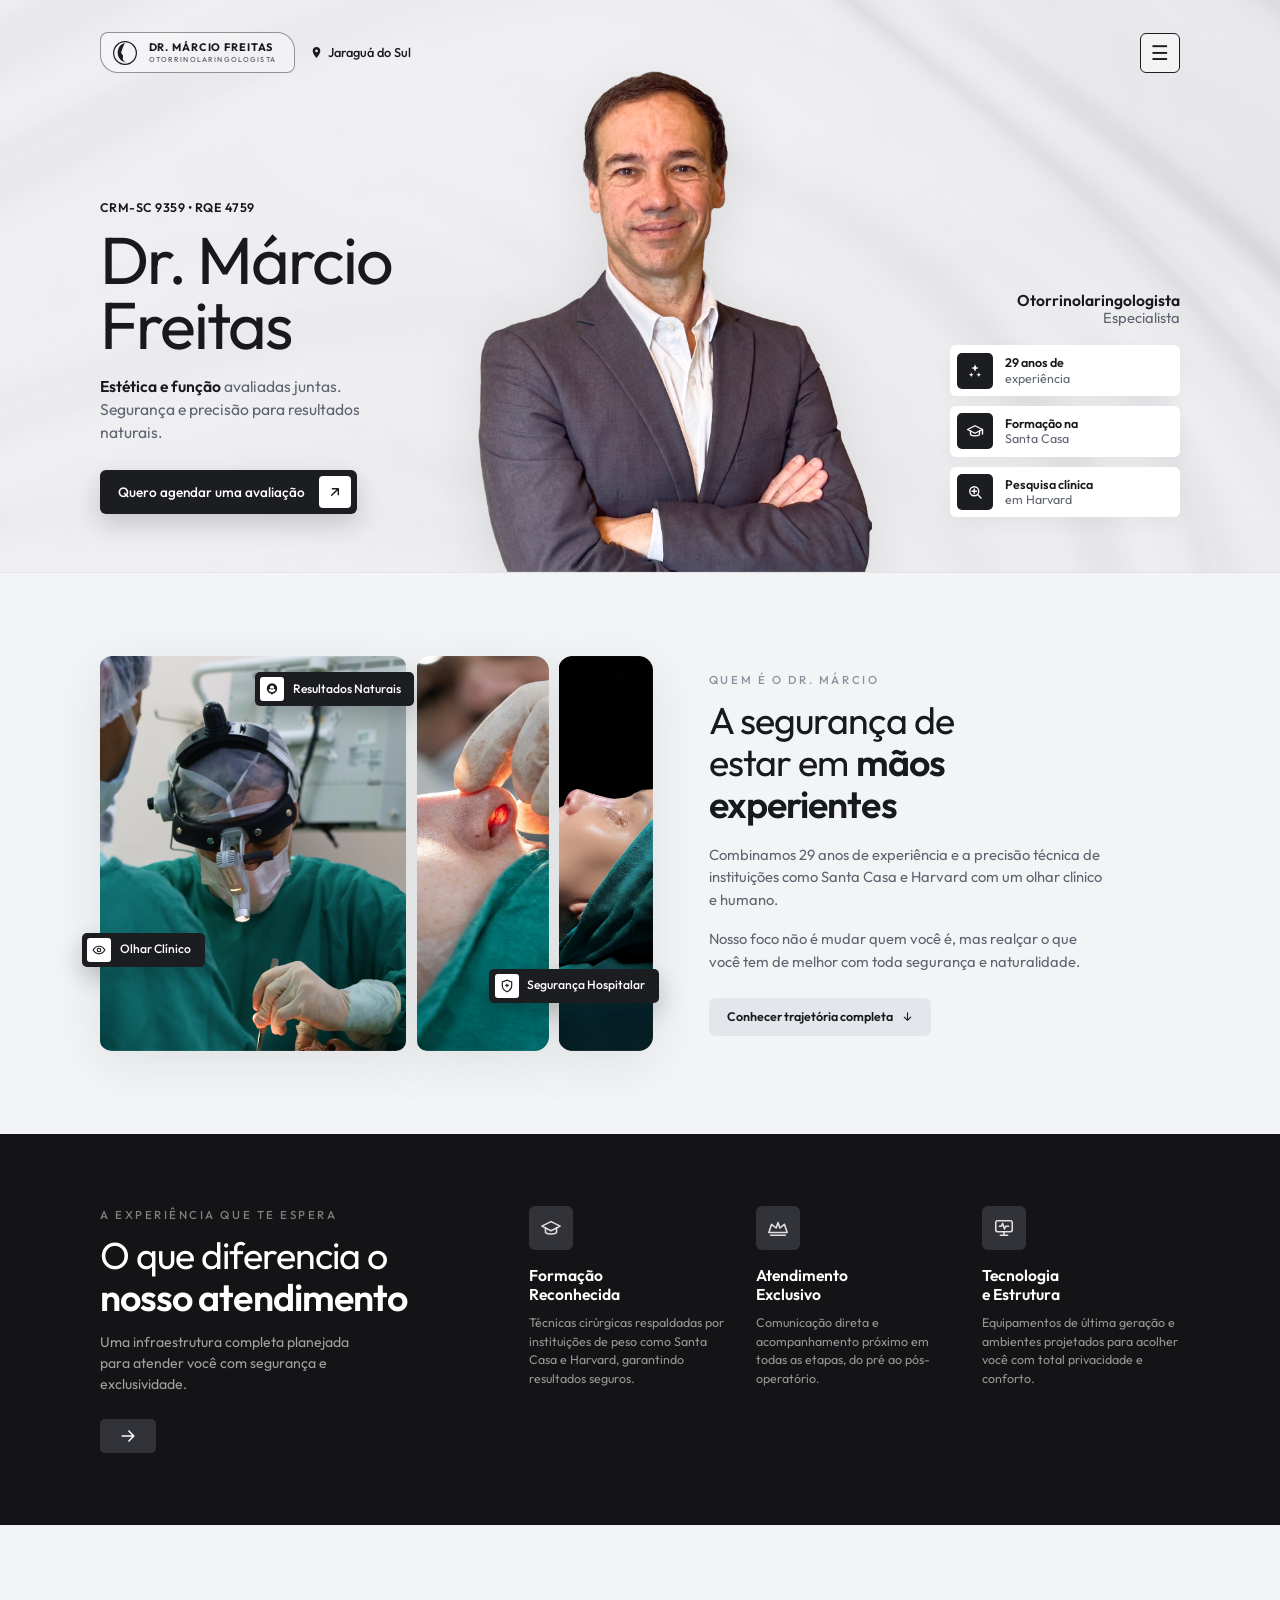
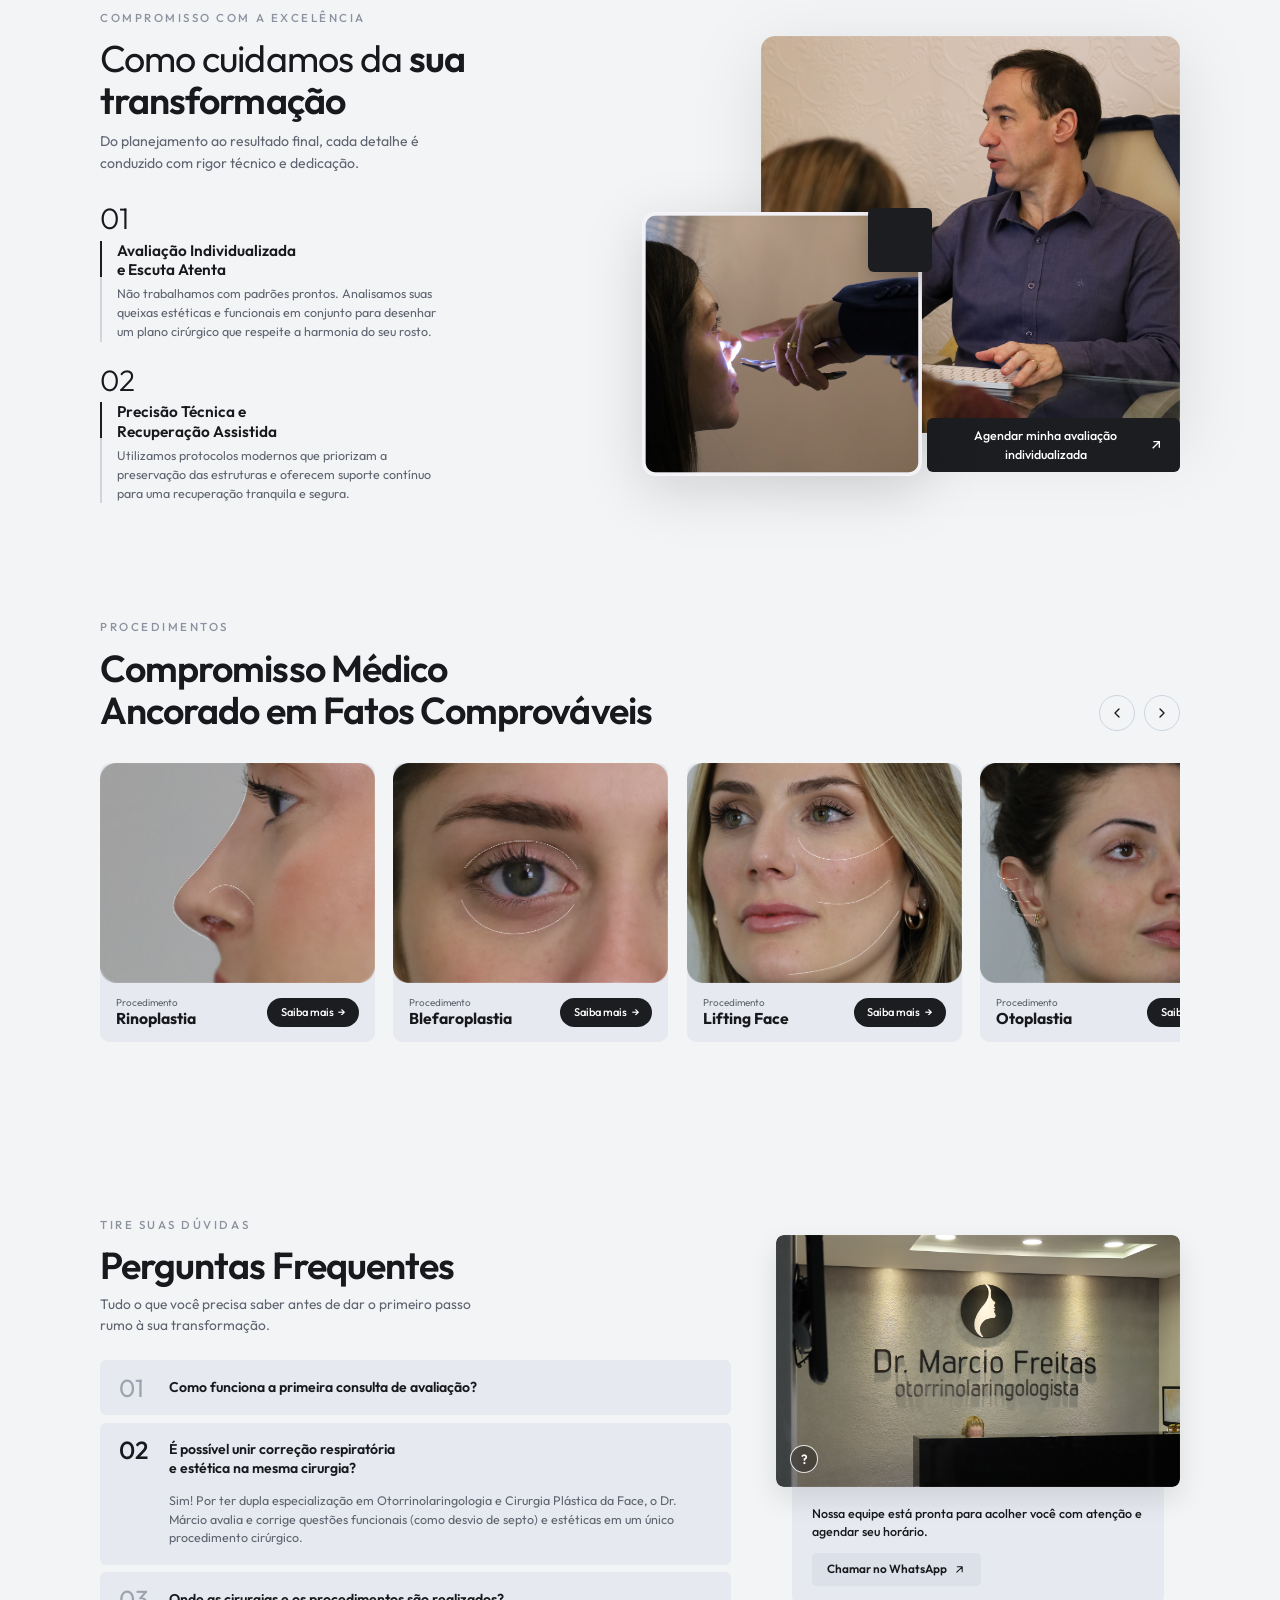
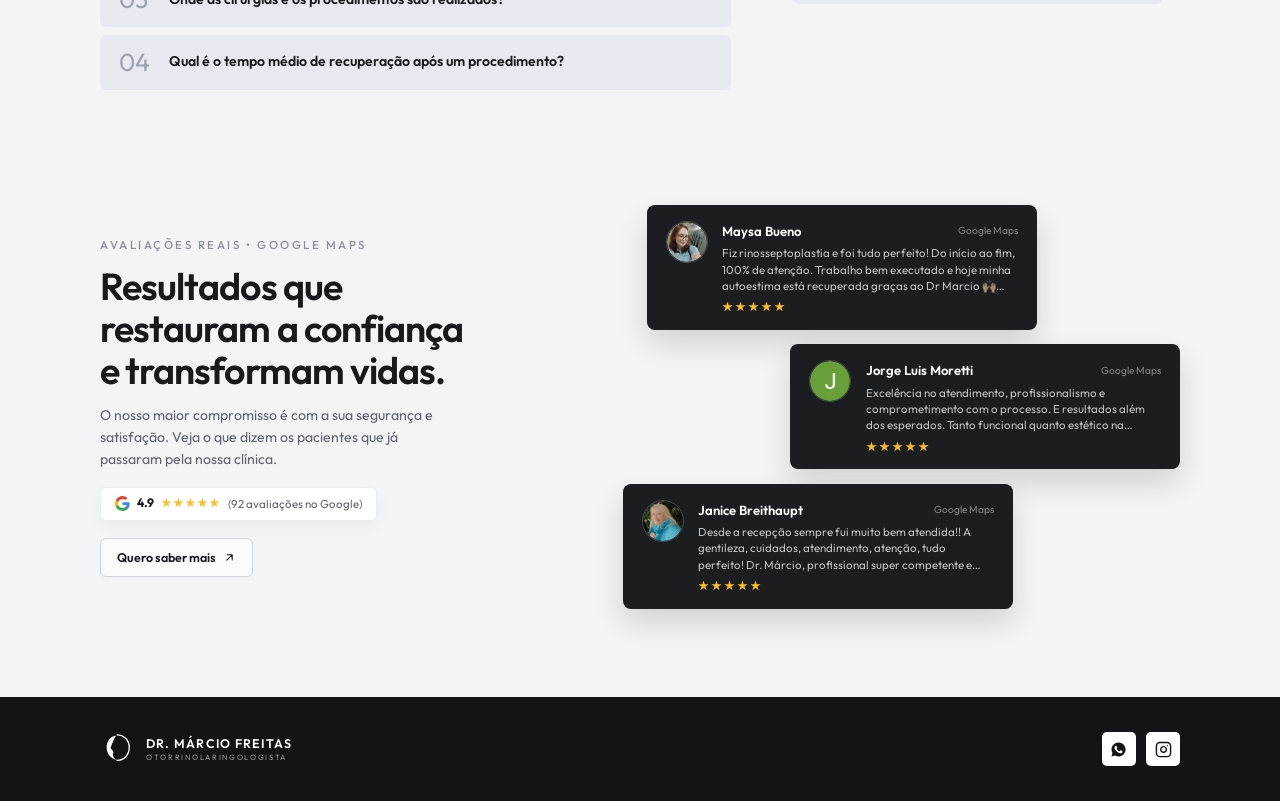
==== index.html @ 1e551a64 "first commit" ====
<!DOCTYPE html>
<html lang="pt-BR">
<head>
  <meta charset="UTF-8">
  <meta name="viewport" content="width=device-width, initial-scale=1.0">
  <title>Dr. Márcio Freitas | Otorrinolaringologista e Cirurgia Facial em Jaraguá do Sul - SC</title>
  <meta name="description" content="Estética e função avaliadas juntas. Segurança e precisão para resultados naturais com o Dr. Márcio Freitas em Jaraguá do Sul - SC. CRM-SC 9359 • RQE 4759.">
  <link rel="preconnect" href="https://fonts.googleapis.com">
  <link rel="preconnect" href="https://fonts.gstatic.com" crossorigin>
  <link href="https://fonts.googleapis.com/css2?family=Outfit:wght@300;400;500;600;700&family=Plus+Jakarta+Sans:wght@400;500;600;700&display=swap" rel="stylesheet">
  <link rel="stylesheet" href="css/home.css">
  <link rel="shortcut icon" href="data:image/svg+xml,<svg xmlns='http://www.w3.org/2000/svg' viewBox='0 0 100 100'><text y='.9em' font-size='90'>🩺</text></svg>">
</head>
<body>

  <!-- ======================== 1. HERO & HEADER ======================== -->
  <section class="hero" id="inicio">
    <!-- Top Header inside Hero -->
    <header class="hd" id="top">
      <div class="wrap hd__in">
        <div class="hd__brand">
          <a href="#inicio" class="logo-pill" aria-label="Dr. Márcio Freitas - Início">
            <span class="logo-pill__icon" aria-hidden="true">
              <svg viewBox="0 0 32 32" fill="none">
                <circle cx="16" cy="16" r="14" stroke="currentColor" stroke-width="1.5"/>
                <path d="M16 4C13.5 7.5 13 11 11.5 14.5C10.5 16.5 13 17.5 13.5 19C14 20.5 12.5 22.5 14 25C15 26.8 17 28 19 28C14 28 7 23.5 7 16C7 8.5 12 4 16 4Z" fill="currentColor"/>
              </svg>
            </span>
            <span class="logo-pill__text">
              <strong>DR. MÁRCIO FREITAS</strong>
              <small>OTORRINOLARINGOLOGISTA</small>
            </span>
          </a>
          <span class="hd__loc">
            <svg viewBox="0 0 24 24" fill="currentColor" aria-hidden="true"><path d="M12 2C8.13 2 5 5.13 5 9c0 5.25 7 13 7 13s7-7.75 7-13c0-3.87-3.13-7-7-7zm0 9.5a2.5 2.5 0 0 1 0-5 2.5 2.5 0 0 1 0 5z"/></svg>
            Jaraguá do Sul
          </span>
        </div>

        <div class="hd__right">
          <nav class="nav-drawer" id="navMenu" aria-label="Navegação Principal">
            <a href="#inicio">Início</a>
            <a href="#sobre">Quem é o Dr. Márcio</a>
            <a href="#diferenciais">Diferenciais</a>
            <a href="#compromisso">Como Cuidamos</a>
            <a href="#procedimentos">Procedimentos</a>
            <a href="rinoplastia.html">Rinoplastia</a>
            <a href="blefaroplastia.html">Blefaroplastia</a>
            <a href="lifting-facial.html">Lifting Facial</a>
            <a href="otoplastia.html">Otoplastia</a>
            <a href="harmonizacao-injetaveis.html">Injetáveis</a>
            <a href="#duvidas">Perguntas Frequentes</a>
            <a href="#depoimentos">Avaliações</a>
          </nav>
          <button class="menu-btn" id="mobileToggle" aria-label="Abrir menu" aria-expanded="false">☰</button>
        </div>
      </div>
    </header>

    <!-- Hero Content Grid -->
    <div class="wrap hero__grid">
      <!-- Left Column -->
      <div class="hero__left reveal">
        <p class="hero__crm">CRM-SC 9359 • RQE 4759</p>
        <h1 class="hero__title">Dr. Márcio<br>Freitas</h1>
        <p class="hero__lead">
          <strong>Estética e função</strong> avaliadas juntas. Segurança e precisão para resultados naturais.
        </p>
        <button class="btn-cta-dark" id="heroWhatsapp" data-whatsapp-procedure="Avaliação Inicial">
          <span class="btn-cta-dark__label">Quero agendar uma avaliação</span>
          <span class="btn-cta-dark__box" aria-hidden="true">
            <svg viewBox="0 0 24 24" fill="none" stroke="currentColor" stroke-width="2.2" stroke-linecap="round" stroke-linejoin="round"><path d="M7 17L17 7M8 7h9v9"/></svg>
          </span>
        </button>
      </div>

      <!-- Center Column (Doctor Cutout) -->
      <div class="hero__center reveal">
        <img src="assets/images/home/dr-marcio-hero.png" alt="Dr. Márcio Freitas - Otorrinolaringologista Especialista" class="hero__doctor" width="568" height="668">
      </div>

      <!-- Right Column (Specialty & Floating Credentials) -->
      <div class="hero__right reveal">
        <div class="hero__spec">
          <strong>Otorrinolaringologista</strong>
          <span>Especialista</span>
        </div>

        <div class="hero__creds">
          <div class="cred-card">
            <span class="cred-card__ico" aria-hidden="true">
              <svg viewBox="0 0 24 24" fill="currentColor">
                <path d="M12 3l1.4 3.6L17 8l-3.6 1.4L12 13l-1.4-3.6L7 8l3.6-1.4L12 3zm-5 11l.9 2.1L10 17l-2.1.9L7 20l-.9-2.1L4 17l2.1-.9L7 14zm10 0l.9 2.1L20 17l-2.1.9L17 20l-.9-2.1L14 17l2.1-.9L17 14z"/>
              </svg>
            </span>
            <div class="cred-card__txt">
              <strong>29 anos de</strong>
              <span>experiência</span>
            </div>
          </div>

          <div class="cred-card">
            <span class="cred-card__ico" aria-hidden="true">
              <svg viewBox="0 0 24 24" fill="none" stroke="currentColor" stroke-width="1.8" stroke-linecap="round" stroke-linejoin="round">
                <path d="M22 10L12 5 2 10l10 5 10-5z"/>
                <path d="M6 12v5c3 2 9 2 12 0v-5"/>
                <path d="M22 10v6"/>
              </svg>
            </span>
            <div class="cred-card__txt">
              <strong>Formação na</strong>
              <span>Santa Casa</span>
            </div>
          </div>

          <div class="cred-card">
            <span class="cred-card__ico" aria-hidden="true">
              <svg viewBox="0 0 24 24" fill="none" stroke="currentColor" stroke-width="1.8" stroke-linecap="round" stroke-linejoin="round">
                <circle cx="11" cy="11" r="6"/>
                <path d="m20 20-4.2-4.2"/>
                <path d="M11 8v6M8 11h6"/>
              </svg>
            </span>
            <div class="cred-card__txt">
              <strong>Pesquisa clínica</strong>
              <span>em Harvard</span>
            </div>
          </div>
        </div>
      </div>
    </div>
  </section>

  <main>
    <!-- ======================== 2. QUEM É O DR. MÁRCIO ======================== -->
    <section class="sec sec-about" id="sobre">
      <div class="wrap about-grid">
        <!-- Left 3-Panel Surgical Collage -->
        <div class="about-collage reveal">
          <div class="about-panels">
            <div class="about-panel about-panel--1">
              <img src="assets/images/home/about-panel-1.png" alt="Dr. Márcio Freitas em centro cirúrgico" loading="lazy">
            </div>
            <div class="about-panel about-panel--2">
              <img src="assets/images/home/about-panel-2.png" alt="Precisão cirúrgica nasal e facial" loading="lazy">
            </div>
            <div class="about-panel about-panel--3">
              <img src="assets/images/home/about-panel-3.png" alt="Segurança hospitalar no procedimento" loading="lazy">
            </div>
          </div>

          <!-- Floating Badges -->
          <div class="fbadge fbadge--top">
            <span class="fbadge__ico" aria-hidden="true">
              <svg viewBox="0 0 24 24" fill="currentColor"><path d="M12 2a9 9 0 0 0-9 9c0 4.2 2.9 7.8 6.8 8.7L12 22l2.2-2.3C18.1 18.8 21 15.2 21 11a9 9 0 0 0-9-9zm0 4c1.9 0 3.5 1.6 3.5 3.5S13.9 13 12 13s-3.5-1.6-3.5-3.5S10.1 6 12 6zm0 11.5c-2.5 0-4.7-1.3-5.9-3.2.1-1.9 3.9-3 5.9-3s5.8 1.1 5.9 3c-1.2 1.9-3.4 3.2-5.9 3.2z"/></svg>
            </span>
            <span class="fbadge__txt">Resultados Naturais</span>
          </div>

          <div class="fbadge fbadge--left">
            <span class="fbadge__ico" aria-hidden="true">
              <svg viewBox="0 0 24 24" fill="none" stroke="currentColor" stroke-width="2"><path d="M2 12s3.6-6.5 10-6.5 10 6.5 10 6.5-3.6 6.5-10 6.5S2 12 2 12z"/><circle cx="12" cy="12" r="3"/></svg>
            </span>
            <span class="fbadge__txt">Olhar Clínico</span>
          </div>

          <div class="fbadge fbadge--right">
            <span class="fbadge__ico" aria-hidden="true">
              <svg viewBox="0 0 24 24" fill="none" stroke="currentColor" stroke-width="2"><path d="M12 22s8-4 8-10V5l-8-3-8 3v7c0 6 8 10 8 10z"/><path d="M12 8v6M9 11h6"/></svg>
            </span>
            <span class="fbadge__txt">Segurança Hospitalar</span>
          </div>
        </div>

        <!-- Right Copy -->
        <div class="about-copy reveal">
          <span class="eyebrow">QUEM É O DR. MÁRCIO</span>
          <h2 class="sec-title">A segurança de<br>estar em <strong>mãos<br>experientes</strong></h2>
          <p>
            Combinamos 29 anos de experiência e a precisão técnica de instituições como Santa Casa e Harvard com um olhar clínico e humano.
          </p>
          <p>
            Nosso foco não é mudar quem você é, mas realçar o que você tem de melhor com toda segurança e naturalidade.
          </p>
          <a href="#compromisso" class="btn-pill-soft">
            <span>Conhecer trajetória completa</span>
            <svg viewBox="0 0 24 24" fill="none" stroke="currentColor" stroke-width="2" stroke-linecap="round" stroke-linejoin="round"><path d="M12 5v14M6 13l6 6 6-6"/></svg>
          </a>
        </div>
      </div>
    </section>

    <!-- ======================== 3. DIFERENCIAIS (DARK BAND) ======================== -->
    <section class="sec-dark" id="diferenciais">
      <div class="wrap dark-grid">
        <div class="dark-intro reveal">
          <span class="eyebrow eyebrow--dark">A EXPERIÊNCIA QUE TE ESPERA</span>
          <h2 class="sec-title sec-title--light">O que diferencia o<br><strong>nosso atendimento</strong></h2>
          <p class="dark-intro__sub">
            Uma infraestrutura completa planejada para atender você com segurança e exclusividade.
          </p>
          <button class="dark-arrow-btn" data-whatsapp-procedure="Atendimento Exclusivo" aria-label="Agendar atendimento">
            <svg viewBox="0 0 24 24" fill="none" stroke="currentColor" stroke-width="1.8" stroke-linecap="round" stroke-linejoin="round"><path d="M5 12h14M13 6l6 6-6 6"/></svg>
          </button>
        </div>

        <div class="dark-features reveal">
          <article class="dfeat">
            <div class="dfeat__ico" aria-hidden="true">
              <svg viewBox="0 0 24 24" fill="none" stroke="currentColor" stroke-width="1.7" stroke-linecap="round" stroke-linejoin="round">
                <path d="M22 10L12 5 2 10l10 5 10-5z"/>
                <path d="M6 12v5c3 2 9 2 12 0v-5"/>
              </svg>
            </div>
            <h3>Formação<br>Reconhecida</h3>
            <p>Técnicas cirúrgicas respaldadas por instituições de peso como Santa Casa e Harvard, garantindo resultados seguros.</p>
          </article>

          <article class="dfeat">
            <div class="dfeat__ico" aria-hidden="true">
              <svg viewBox="0 0 24 24" fill="none" stroke="currentColor" stroke-width="1.7" stroke-linecap="round" stroke-linejoin="round">
                <path d="m2 17 3-9 5 4 2-6 2 6 5-4 3 9H2z"/>
                <path d="M4 20h16"/>
              </svg>
            </div>
            <h3>Atendimento<br>Exclusivo</h3>
            <p>Comunicação direta e acompanhamento próximo em todas as etapas, do pré ao pós-operatório.</p>
          </article>

          <article class="dfeat">
            <div class="dfeat__ico" aria-hidden="true">
              <svg viewBox="0 0 24 24" fill="none" stroke="currentColor" stroke-width="1.7" stroke-linecap="round" stroke-linejoin="round">
                <rect x="3" y="4" width="18" height="12" rx="2"/>
                <path d="M8 20h8M12 16v4M7 10h2l1.5-3 2 6 1.5-3H17"/>
              </svg>
            </div>
            <h3>Tecnologia<br>e Estrutura</h3>
            <p>Equipamentos de última geração e ambientes projetados para acolher você com total privacidade e conforto.</p>
          </article>
        </div>
      </div>
    </section>

    <!-- ======================== 4. COMPROMISSO COM A EXCELÊNCIA ======================== -->
    <section class="sec sec-care" id="compromisso">
      <div class="wrap care-grid">
        <div class="care-copy reveal">
          <span class="eyebrow">COMPROMISSO COM A EXCELÊNCIA</span>
          <h2 class="sec-title">Como cuidamos da <strong>sua<br>transformação</strong></h2>
          <p class="care-copy__sub">
            Do planejamento ao resultado final, cada detalhe é conduzido com rigor técnico e dedicação.
          </p>

          <div class="care-steps">
            <div class="care-step">
              <span class="care-step__num">01</span>
              <div class="care-step__body">
                <h3>Avaliação Individualizada<br>e Escuta Atenta</h3>
                <p>Não trabalhamos com padrões prontos. Analisamos suas queixas estéticas e funcionais em conjunto para desenhar um plano cirúrgico que respeite a harmonia do seu rosto.</p>
              </div>
            </div>

            <div class="care-step">
              <span class="care-step__num">02</span>
              <div class="care-step__body">
                <h3>Precisão Técnica e<br>Recuperação Assistida</h3>
                <p>Utilizamos protocolos modernos que priorizam a preservação das estruturas e oferecem suporte contínuo para uma recuperação tranquila e segura.</p>
              </div>
            </div>
          </div>
        </div>

        <div class="care-visual reveal">
          <div class="care-visual__main">
            <img src="assets/images/home/care-main.png" alt="Dr. Márcio Freitas em consulta médica" loading="lazy">
          </div>
          <div class="care-visual__inset">
            <img src="assets/images/home/care-inset.png" alt="Exame clínico detalhado" loading="lazy">
          </div>
          <div class="care-visual__badge" aria-hidden="true"></div>
          <button class="care-visual__bar" data-whatsapp-procedure="Avaliação Individualizada" aria-label="Quero agendar minha consulta">
            <span>Agendar minha avaliação individualizada</span>
            <svg viewBox="0 0 24 24" fill="none" stroke="currentColor" stroke-width="2"><path d="M7 17L17 7M8 7h9v9"/></svg>
          </button>
        </div>
      </div>
    </section>

    <!-- ======================== 5. PROCEDIMENTOS (CAROUSEL) ======================== -->
    <section class="sec sec-procs" id="procedimentos">
      <div class="wrap">
        <div class="procs-head reveal">
          <div>
            <span class="eyebrow">PROCEDIMENTOS</span>
            <h2 class="sec-title"><strong>Compromisso Médico<br>Ancorado em Fatos Comprováveis</strong></h2>
          </div>
          <div class="procs-nav">
            <button class="procs-arrow" id="carouselPrev" aria-label="Procedimento anterior">
              <svg viewBox="0 0 24 24" fill="none" stroke="currentColor" stroke-width="2" stroke-linecap="round" stroke-linejoin="round"><path d="m15 18-6-6 6-6"/></svg>
            </button>
            <button class="procs-arrow" id="carouselNext" aria-label="Próximo procedimento">
              <svg viewBox="0 0 24 24" fill="none" stroke="currentColor" stroke-width="2" stroke-linecap="round" stroke-linejoin="round"><path d="m9 18 6-6-6-6"/></svg>
            </button>
          </div>
        </div>

        <div class="procs-track" id="carouselTrack">
          <!-- Card 1: Rinoplastia -->
          <a href="rinoplastia.html" class="pcard" id="cardRinoplastia">
            <div class="pcard__media">
              <img src="assets/images/home/proc-rinoplastia.png" alt="Rinoplastia Estética e Funcional" loading="lazy">
            </div>
            <div class="pcard__foot">
              <div class="pcard__info">
                <small>Procedimento</small>
                <h3>Rinoplastia</h3>
              </div>
              <span class="pcard__btn">Saiba mais <i>→</i></span>
            </div>
          </a>

          <!-- Card 2: Blefaroplastia -->
          <a href="blefaroplastia.html" class="pcard" id="cardBlefaroplastia">
            <div class="pcard__media">
              <img src="assets/images/home/proc-blefaroplastia.png" alt="Blefaroplastia - Cirurgia das Pálpebras" loading="lazy">
            </div>
            <div class="pcard__foot">
              <div class="pcard__info">
                <small>Procedimento</small>
                <h3>Blefaroplastia</h3>
              </div>
              <span class="pcard__btn">Saiba mais <i>→</i></span>
            </div>
          </a>

          <!-- Card 3: Lifting Face -->
          <a href="lifting-facial.html" class="pcard" id="cardLifting">
            <div class="pcard__media">
              <img src="assets/images/home/proc-lifting.png" alt="Lifting Facial - Ritidoplastia" loading="lazy">
            </div>
            <div class="pcard__foot">
              <div class="pcard__info">
                <small>Procedimento</small>
                <h3>Lifting Face</h3>
              </div>
              <span class="pcard__btn">Saiba mais <i>→</i></span>
            </div>
          </a>

          <!-- Card 4: Otoplastia -->
          <a href="otoplastia.html" class="pcard" id="cardOtoplastia">
            <div class="pcard__media">
              <img src="assets/images/home/proc-otoplastia.png" alt="Otoplastia - Correção das Orelhas" loading="lazy">
            </div>
            <div class="pcard__foot">
              <div class="pcard__info">
                <small>Procedimento</small>
                <h3>Otoplastia</h3>
              </div>
              <span class="pcard__btn">Saiba mais <i>→</i></span>
            </div>
          </a>

          <!-- Card 5: Injetáveis -->
          <a href="harmonizacao-injetaveis.html" class="pcard" id="cardInjetaveis">
            <div class="pcard__media">
              <img src="assets/images/consulta.png" alt="Harmonização Facial e Injetáveis" loading="lazy">
            </div>
            <div class="pcard__foot">
              <div class="pcard__info">
                <small>Procedimento</small>
                <h3>Injetáveis</h3>
              </div>
              <span class="pcard__btn">Saiba mais <i>→</i></span>
            </div>
          </a>
        </div>
      </div>
    </section>

    <!-- ======================== 6. TIRE SUAS DÚVIDAS (FAQ) ======================== -->
    <section class="sec sec-faq" id="duvidas">
      <div class="wrap faq-grid">
        <div class="faq-left reveal">
          <span class="eyebrow">TIRE SUAS DÚVIDAS</span>
          <h2 class="sec-title"><strong>Perguntas Frequentes</strong></h2>
          <p class="faq-left__sub">
            Tudo o que você precisa saber antes de dar o primeiro passo rumo à sua transformação.
          </p>

          <div class="faq-accordion">
            <!-- FAQ 01 -->
            <div class="faq-item">
              <button class="faq-question" type="button">
                <span class="faq-num">01</span>
                <span class="faq-qtxt">Como funciona a primeira consulta de avaliação?</span>
              </button>
              <div class="faq-answer">
                <p>Na primeira consulta, o Dr. Márcio realiza uma escuta detalhada dos seus objetivos estéticos e queixas respiratórias, seguida de exame físico e endoscópico da face e nariz para elaborar um plano cirúrgico individualizado.</p>
              </div>
            </div>

            <!-- FAQ 02 (Active by default matching reference) -->
            <div class="faq-item active">
              <button class="faq-question" type="button">
                <span class="faq-num">02</span>
                <span class="faq-qtxt">É possível unir correção respiratória<br>e estética na mesma cirurgia?</span>
              </button>
              <div class="faq-answer">
                <p>Sim! Por ter dupla especialização em Otorrinolaringologia e Cirurgia Plástica da Face, o Dr. Márcio avalia e corrige questões funcionais (como desvio de septo) e estéticas em um único procedimento cirúrgico.</p>
              </div>
            </div>

            <!-- FAQ 03 -->
            <div class="faq-item">
              <button class="faq-question" type="button">
                <span class="faq-num">03</span>
                <span class="faq-qtxt">Onde as cirurgias e os procedimentos são realizados?</span>
              </button>
              <div class="faq-answer">
                <p>Todas as cirurgias são realizadas em ambiente hospitalar completo em Jaraguá do Sul, contando com equipe de anestesiologia e estrutura de segurança certificada. Procedimentos injetáveis são realizados na clínica.</p>
              </div>
            </div>

            <!-- FAQ 04 -->
            <div class="faq-item">
              <button class="faq-question" type="button">
                <span class="faq-num">04</span>
                <span class="faq-qtxt">Qual é o tempo médio de recuperação após um procedimento?</span>
              </button>
              <div class="faq-answer">
                <p>O retorno às atividades sociais leves costuma ocorrer entre 7 e 14 dias, dependendo do procedimento realizado, sempre com acompanhamento próximo do Dr. Márcio e protocolos de recuperação assistida.</p>
              </div>
            </div>
          </div>
        </div>

        <!-- Right Clinic Card -->
        <div class="faq-right reveal">
          <div class="clinic-card">
            <div class="clinic-card__img">
              <img src="assets/images/home/faq-clinic.png" alt="Clínica Dr. Márcio Freitas - Otorrinolaringologista" loading="lazy">
              <span class="clinic-card__qmark" aria-hidden="true">?</span>
            </div>
            <div class="clinic-card__body">
              <p>Nossa equipe está pronta para acolher você com atenção e agendar seu horário.</p>
              <button class="btn-clinic-wa" data-whatsapp-procedure="Dúvidas / Agendamento">
                <span>Chamar no WhatsApp</span>
                <svg viewBox="0 0 24 24" fill="none" stroke="currentColor" stroke-width="2" stroke-linecap="round" stroke-linejoin="round"><path d="M7 17L17 7M8 7h9v9"/></svg>
              </button>
            </div>
          </div>
        </div>
      </div>
    </section>

    <!-- ======================== 7. AVALIAÇÕES REAIS ======================== -->
    <section class="sec sec-reviews" id="depoimentos">
      <div class="wrap reviews-grid-home">
        <div class="reviews-copy reveal">
          <span class="eyebrow">AVALIAÇÕES REAIS • GOOGLE MAPS</span>
          <h2 class="sec-title"><strong>Resultados que<br>restauram a confiança<br>e transformam vidas.</strong></h2>
          <p>
            O nosso maior compromisso é com a sua segurança e satisfação. Veja o que dizem os pacientes que já passaram pela nossa clínica.
          </p>
          <a href="https://www.google.com/maps/place/Cl%C3%ADnica+Dr.+M%C3%A1rcio+Freitas+%7C+Otorrinolaringologista+e+Rinoplastia+em+Jaragu%C3%A1+do+Sul,+SC/@-26.49258,-49.0809106,17z/data=!3m1!4b1!4m6!3m5!1s0x94de951c23e052c3:0x3265301fbfaa0f6d!8m2!3d-26.49258!4d-49.0783357!16s%2Fg%2F1tdzxwlr" target="_blank" rel="noopener" class="gmaps-rating-pill" aria-label="Ver 92 avaliações no Google Maps - Nota 4.9">
            <svg class="gmaps-rating-pill__g" viewBox="0 0 24 24" aria-hidden="true">
              <path fill="#4285F4" d="M23.49 12.27c0-.79-.07-1.54-.19-2.27H12v4.51h6.47c-.29 1.48-1.14 2.73-2.4 3.58v3h3.86c2.26-2.09 3.56-5.17 3.56-8.82z"/>
              <path fill="#34A853" d="M12 24c3.24 0 5.95-1.08 7.93-2.91l-3.86-3c-1.08.72-2.45 1.16-4.07 1.16-3.13 0-5.78-2.11-6.73-4.96H1.29v3.09C3.26 21.3 7.31 24 12 24z"/>
              <path fill="#FBBC05" d="M5.27 14.29c-.25-.72-.38-1.49-.38-2.29s.14-1.57.38-2.29V6.62H1.29C.47 8.24 0 10.06 0 12s.47 3.76 1.29 5.38l3.98-3.09z"/>
              <path fill="#EA4335" d="M12 4.75c1.77 0 3.35.61 4.6 1.8l3.42-3.42C17.95 1.19 15.24 0 12 0 7.31 0 3.26 2.7 1.29 6.62l3.98 3.09c.95-2.85 3.6-4.96 6.73-4.96z"/>
            </svg>
            <strong>4.9</strong>
            <span class="gmaps-rating-pill__stars">★★★★★</span>
            <span class="gmaps-rating-pill__count">(92 avaliações no Google)</span>
          </a>
          <div class="reviews-actions">
            <button class="btn-outline-light" data-whatsapp-procedure="Avaliação - Depoimentos">
              <span>Quero saber mais</span>
              <svg viewBox="0 0 24 24" fill="none" stroke="currentColor" stroke-width="2" stroke-linecap="round" stroke-linejoin="round"><path d="M7 17L17 7M8 7h9v9"/></svg>
            </button>
          </div>
        </div>

        <div class="reviews-stack reveal" id="googleReviewsStack" data-place-id="ChIJw1LgIxyV3pQRbQ-qvx8wZTI" aria-live="polite">
          <!-- Review 1 -->
          <a href="https://www.google.com/maps/place/Cl%C3%ADnica+Dr.+M%C3%A1rcio+Freitas+%7C+Otorrinolaringologista+e+Rinoplastia+em+Jaragu%C3%A1+do+Sul,+SC/@-26.49258,-49.0809106,17z/data=!3m1!4b1!4m6!3m5!1s0x94de951c23e052c3:0x3265301fbfaa0f6d!8m2!3d-26.49258!4d-49.0783357!16s%2Fg%2F1tdzxwlr" target="_blank" rel="noopener" class="rcard rcard--1" data-review-slot="0">
            <img src="assets/images/reviews/maysa-bueno.jpg" alt="Avaliação de Maysa Bueno no Google Maps" class="rcard__avatar" loading="lazy">
            <div class="rcard__body">
              <div class="rcard__head">
                <h4 class="rcard__name">Maysa Bueno</h4>
                <span class="rcard__time">Google Maps</span>
              </div>
              <p class="rcard__text">Fiz rinosseptoplastia e foi tudo perfeito! Do início ao fim, 100% de atenção. Trabalho bem executado e hoje minha autoestima está recuperada graças ao Dr Marcio 🙌🏼🩷 Preço justo.</p>
              <div class="rcard__stars" aria-label="5 de 5 estrelas">★★★★★</div>
            </div>
          </a>

          <!-- Review 2 -->
          <a href="https://www.google.com/maps/place/Cl%C3%ADnica+Dr.+M%C3%A1rcio+Freitas+%7C+Otorrinolaringologista+e+Rinoplastia+em+Jaragu%C3%A1+do+Sul,+SC/@-26.49258,-49.0809106,17z/data=!3m1!4b1!4m6!3m5!1s0x94de951c23e052c3:0x3265301fbfaa0f6d!8m2!3d-26.49258!4d-49.0783357!16s%2Fg%2F1tdzxwlr" target="_blank" rel="noopener" class="rcard rcard--2" data-review-slot="1">
            <img src="assets/images/reviews/jorge-moretti.jpg" alt="Avaliação de Jorge Luis Moretti no Google Maps" class="rcard__avatar" loading="lazy">
            <div class="rcard__body">
              <div class="rcard__head">
                <h4 class="rcard__name">Jorge Luis Moretti</h4>
                <span class="rcard__time">Google Maps</span>
              </div>
              <p class="rcard__text">Excelência no atendimento, profissionalismo e comprometimento com o processo. E resultados além dos esperados. Tanto funcional quanto estético na rinoplastia quanto da sinusectomia.</p>
              <div class="rcard__stars" aria-label="5 de 5 estrelas">★★★★★</div>
            </div>
          </a>

          <!-- Review 3 -->
          <a href="https://www.google.com/maps/place/Cl%C3%ADnica+Dr.+M%C3%A1rcio+Freitas+%7C+Otorrinolaringologista+e+Rinoplastia+em+Jaragu%C3%A1+do+Sul,+SC/@-26.49258,-49.0809106,17z/data=!3m1!4b1!4m6!3m5!1s0x94de951c23e052c3:0x3265301fbfaa0f6d!8m2!3d-26.49258!4d-49.0783357!16s%2Fg%2F1tdzxwlr" target="_blank" rel="noopener" class="rcard rcard--3" data-review-slot="2">
            <img src="assets/images/reviews/janice-breithaupt.jpg" alt="Avaliação de Janice Breithaupt no Google Maps" class="rcard__avatar" loading="lazy">
            <div class="rcard__body">
              <div class="rcard__head">
                <h4 class="rcard__name">Janice Breithaupt</h4>
                <span class="rcard__time">Google Maps</span>
              </div>
              <p class="rcard__text">Desde a recepção sempre fui muito bem atendida!! A gentileza, cuidados, atendimento, atenção, tudo perfeito! Dr. Márcio, profissional super competente e muito paciente em explicar os detalhes!</p>
              <div class="rcard__stars" aria-label="5 de 5 estrelas">★★★★★</div>
            </div>
          </a>
        </div>
      </div>
    </section>
  </main>

  <!-- ======================== 8. FOOTER ======================== -->
  <footer class="ft-dark">
    <div class="wrap ft-dark__in">
      <a href="#inicio" class="ft-logo" aria-label="Dr. Márcio Freitas">
        <span class="ft-logo__icon" aria-hidden="true">
          <svg viewBox="0 0 36 36" fill="none">
            <path d="M18 3C25.5 3 31 8.8 31 16.5C31 24.2 25.5 30 18 30" stroke="currentColor" stroke-width="1.4" stroke-linecap="round"/>
            <path d="M17 4C14 8 13.5 12 11.5 15.5C10.5 17.5 13.5 18.8 14 20.5C14.5 22 13 24.2 14.5 27C15.8 29 18 30 20 30C14 30 7 24.8 7 16.5C7 8.5 12.5 4 17 4Z" fill="currentColor"/>
          </svg>
        </span>
        <span class="ft-logo__txt">
          <strong>DR. MÁRCIO FREITAS</strong>
          <small>OTORRINOLARINGOLOGISTA</small>
        </span>
      </a>

      <div class="ft-socials">
        <button class="ft-soc-btn" data-whatsapp-procedure="Contato Rodapé" aria-label="WhatsApp Dr. Márcio Freitas">
          <svg viewBox="0 0 24 24" fill="currentColor"><path d="M12.04 2C6.58 2 2.13 6.45 2.13 11.91c0 1.75.46 3.45 1.32 4.95L2.05 22l5.25-1.38c1.45.79 3.08 1.21 4.74 1.21 5.46 0 9.91-4.45 9.91-9.91C21.95 6.45 17.5 2 12.04 2zm5.82 14.01c-.24.68-1.41 1.3-1.95 1.38-.5.08-1.13.11-1.82-.11-.42-.13-.96-.31-1.65-.61-2.9-1.25-4.79-4.17-4.94-4.36-.14-.19-1.18-1.57-1.18-2.99 0-1.42.74-2.12 1.01-2.41.26-.29.58-.36.77-.36.19 0 .38.01.55.01.18 0 .41-.07.64.49.24.58.82 2 .89 2.14.07.14.12.31.02.5-.1.19-.14.31-.29.48-.14.17-.3.38-.43.51-.14.14-.29.3-.13.58.17.29.75 1.23 1.61 2 .89.79 1.63 1.04 1.92 1.18.29.14.46.12.63-.07.17-.19.72-.84.91-1.13.19-.29.38-.24.65-.14.26.1 1.68.79 1.97.94.29.14.48.22.55.34.07.12.07.7-.17 1.38z"/></svg>
        </button>
        <a href="https://www.instagram.com/clinica.drmarciofreitas/" target="_blank" rel="noopener" class="ft-soc-btn" aria-label="Instagram Dr. Márcio Freitas">
          <svg viewBox="0 0 24 24" fill="none" stroke="currentColor" stroke-width="2" stroke-linecap="round" stroke-linejoin="round"><rect x="2" y="2" width="20" height="20" rx="5"/><path d="M16 11.37A4 4 0 1 1 12.63 8 4 4 0 0 1 16 11.37z"/><line x1="17.5" y1="6.5" x2="17.51" y2="6.5"/></svg>
        </a>
      </div>
    </div>
  </footer>

  <script src="js/main.js"></script>
  <script>
    const io = new IntersectionObserver(entries => {
      entries.forEach(entry => {
        if (entry.isIntersecting) {
          entry.target.classList.add('in');
          io.unobserve(entry.target);
        }
      });
    }, { threshold: 0.1 });
    document.querySelectorAll('.reveal').forEach(el => io.observe(el));

    document.querySelectorAll('#navMenu a').forEach(link => {
      link.addEventListener('click', () => {
        const nav = document.getElementById('navMenu');
        const toggle = document.getElementById('mobileToggle');
        if (nav) nav.classList.remove('is-active');
        if (toggle) {
          toggle.setAttribute('aria-expanded', 'false');
          toggle.innerHTML = '☰';
        }
      });
    });
  </script>
</body>
</html>
---- css/home.css ----
/* ==========================================================================
   Dr. Márcio Freitas — Home Page Stylesheet (Fiel ao Design de Referência)
   CRM-SC 9359 • RQE 4759 | Jaraguá do Sul - SC
   ========================================================================== */

:root {
  --bg-page: #f3f4f6;
  --bg-hero-1: #eaedf2;
  --bg-hero-2: #f5f6f9;
  --dark: #1c1d21;
  --dark-deep: #141416;
  --dark-card: #222327;
  --dark-box: #323338;
  --ink: #18191c;
  --muted: #5e6470;
  --eyebrow: #8b919e;
  --surface-blue: #e6e9ef;
  --surface-blue-hover: #dce1ea;
  --border-light: rgba(24, 25, 28, 0.1);
  --white: #ffffff;
  --gold-star: #fbbf24;
  --ease: cubic-bezier(0.22, 1, 0.36, 1);
}

*, *::before, *::after {
  box-sizing: border-box;
  margin: 0;
  padding: 0;
}

html {
  scroll-behavior: smooth;
  font-size: 16px;
}

body {
  font-family: 'Outfit', 'Plus Jakarta Sans', system-ui, -apple-system, sans-serif;
  background-color: var(--bg-page);
  color: var(--ink);
  line-height: 1.55;
  -webkit-font-smoothing: antialiased;
  overflow-x: hidden;
}

img {
  max-width: 100%;
  display: block;
}

a {
  color: inherit;
  text-decoration: none;
}

button {
  font: inherit;
  color: inherit;
  background: none;
  border: 0;
  cursor: pointer;
}

.wrap {
  width: min(1080px, 90%);
  margin-inline: auto;
}

/* Typography Shared */
.eyebrow {
  display: block;
  font-size: 0.72rem;
  font-weight: 500;
  letter-spacing: 0.22em;
  text-transform: uppercase;
  color: var(--eyebrow);
  margin-bottom: 0.65rem;
}

.eyebrow--dark {
  color: rgba(255, 255, 255, 0.45);
}

.sec-title {
  font-size: clamp(1.75rem, 3vw, 2.35rem);
  font-weight: 400;
  line-height: 1.12;
  letter-spacing: -0.025em;
  color: var(--ink);
}

.sec-title strong {
  font-weight: 600;
}

.sec-title--light {
  color: var(--white);
}

.sec {
  padding: 5.2rem 0;
}

/* ==========================================================================
   1. HEADER & HERO SECTION
   ========================================================================== */
.hero {
  position: relative;
  background:
    url('../assets/images/home/hero-bg.png') center top / cover no-repeat,
    linear-gradient(125deg, #e7eaef 0%, #f3f4f7 38%, #e4e7ed 68%, #f4f5f8 100%);
  overflow: hidden;
  border-bottom: 1px solid rgba(0, 0, 0, 0.04);
}

/* Subtle diagonal silk wave effect matching the reference */
.hero::before {
  content: '';
  position: absolute;
  inset: 0;
  background: radial-gradient(ellipse 60% 50% at 50% 20%, rgba(255, 255, 255, 0.22) 0%, transparent 70%);
  pointer-events: none;
}

/* Header inside Hero */
.hd {
  position: relative;
  z-index: 40;
  padding: 2rem 0 0.75rem;
}

.hd__in {
  display: flex;
  align-items: center;
  justify-content: space-between;
  gap: 1rem;
}

.hd__brand {
  display: flex;
  align-items: center;
  gap: 0.9rem;
  flex-wrap: wrap;
}

.logo-pill {
  display: inline-flex;
  align-items: center;
  gap: 0.65rem;
  padding: 0.42rem 1.15rem 0.42rem 0.7rem;
  border: 1px solid rgba(28, 29, 33, 0.45);
  border-radius: 8px 18px 8px 18px;
  background: rgba(255, 255, 255, 0.35);
  backdrop-filter: blur(6px);
  transition: background 0.25s, border-color 0.25s;
}

.logo-pill:hover {
  background: rgba(255, 255, 255, 0.7);
  border-color: var(--dark);
}

.logo-pill__icon {
  width: 26px;
  height: 26px;
  color: var(--dark);
  display: flex;
  align-items: center;
  justify-content: center;
}

.logo-pill__icon svg {
  width: 100%;
  height: 100%;
}

.logo-pill__text {
  display: flex;
  flex-direction: column;
  line-height: 1.05;
}

.logo-pill__text strong {
  font-size: 0.68rem;
  font-weight: 700;
  letter-spacing: 0.08em;
  color: var(--ink);
}

.logo-pill__text small {
  font-size: 0.45rem;
  font-weight: 500;
  letter-spacing: 0.16em;
  color: var(--muted);
  margin-top: 2px;
}

.hd__loc {
  display: inline-flex;
  align-items: center;
  gap: 0.3rem;
  font-size: 0.8rem;
  font-weight: 500;
  color: var(--ink);
}

.hd__loc svg {
  width: 13px;
  height: 13px;
  color: var(--ink);
}

.hd__right {
  position: relative;
  display: flex;
  align-items: center;
}

.menu-btn {
  width: 40px;
  height: 40px;
  border: 1.5px solid var(--dark);
  border-radius: 6px;
  display: grid;
  place-items: center;
  font-size: 1.25rem;
  line-height: 1;
  color: var(--dark);
  background: rgba(255, 255, 255, 0.45);
  transition: background 0.2s, color 0.2s;
}

.menu-btn:hover {
  background: var(--dark);
  color: var(--white);
}

/* Navigation Drawer */
.nav-drawer {
  position: absolute;
  top: calc(100% + 10px);
  right: 0;
  width: 250px;
  background: var(--white);
  border: 1px solid var(--border-light);
  border-radius: 12px;
  box-shadow: 0 20px 45px rgba(0, 0, 0, 0.14);
  padding: 0.6rem;
  display: flex;
  flex-direction: column;
  gap: 0.15rem;
  opacity: 0;
  pointer-events: none;
  transform: translateY(-8px);
  transition: opacity 0.25s var(--ease), transform 0.25s var(--ease);
  z-index: 100;
}

.nav-drawer.is-active {
  opacity: 1;
  pointer-events: auto;
  transform: translateY(0);
}

.nav-drawer a {
  padding: 0.55rem 0.85rem;
  border-radius: 8px;
  font-size: 0.88rem;
  font-weight: 500;
  color: var(--ink);
  transition: background 0.2s;
}

.nav-drawer a:hover {
  background: var(--bg-page);
}

/* Hero Main Grid */
.hero__grid {
  position: relative;
  z-index: 2;
  display: grid;
  grid-template-columns: 1.05fr 1.15fr 0.85fr;
  align-items: end;
  gap: 1rem;
  padding-top: 0.5rem;
}

.hero__left {
  padding-bottom: 3.6rem;
}

.hero__crm {
  font-size: 0.78rem;
  font-weight: 600;
  letter-spacing: 0.04em;
  color: var(--ink);
  margin-bottom: 0.55rem;
}

.hero__title {
  font-size: clamp(2.8rem, 5.2vw, 4.35rem);
  font-weight: 400;
  line-height: 0.98;
  letter-spacing: -0.03em;
  color: var(--ink);
  margin-bottom: 1.15rem;
}

.hero__lead {
  font-size: 0.98rem;
  color: var(--muted);
  max-width: 280px;
  line-height: 1.45;
  margin-bottom: 1.65rem;
}

.hero__lead strong {
  color: var(--ink);
  font-weight: 600;
}

/* Dark CTA Button with White Arrow Square */
.btn-cta-dark {
  display: inline-flex;
  align-items: center;
  gap: 0.85rem;
  background: var(--dark);
  color: var(--white);
  padding: 0.38rem 0.38rem 0.38rem 1.15rem;
  border-radius: 6px;
  font-size: 0.85rem;
  font-weight: 500;
  box-shadow: 0 10px 24px rgba(28, 29, 33, 0.18);
  transition: transform 0.25s var(--ease), box-shadow 0.25s;
}

.btn-cta-dark:hover {
  transform: translateY(-2px);
  box-shadow: 0 14px 30px rgba(28, 29, 33, 0.26);
}

.btn-cta-dark__box {
  width: 32px;
  height: 32px;
  border-radius: 4px;
  background: var(--white);
  color: var(--dark);
  display: grid;
  place-items: center;
  transition: transform 0.25s var(--ease);
}

.btn-cta-dark__box svg {
  width: 16px;
  height: 16px;
}

.btn-cta-dark:hover .btn-cta-dark__box {
  transform: translate(1px, -1px);
}

/* Center Doctor Image */
.hero__center {
  display: flex;
  justify-content: center;
  align-items: flex-end;
  margin-top: -1.5rem;
}

.hero__doctor {
  width: 100%;
  max-width: 440px;
  height: auto;
  object-fit: contain;
  object-position: bottom center;
  filter: drop-shadow(0 16px 28px rgba(0, 0, 0, 0.09));
}

/* Right Column Credentials */
.hero__right {
  position: relative;
  z-index: 3;
  margin-left: -2.5rem;
  padding-bottom: 3.4rem;
  display: flex;
  flex-direction: column;
  align-items: flex-end;
}

.hero__spec {
  text-align: right;
  margin-bottom: 1.15rem;
  line-height: 1.2;
}

.hero__spec strong {
  display: block;
  font-size: 0.98rem;
  font-weight: 600;
  color: var(--ink);
}

.hero__spec span {
  display: block;
  font-size: 0.92rem;
  color: var(--muted);
}

.hero__creds {
  display: flex;
  flex-direction: column;
  gap: 0.65rem;
  width: 100%;
  max-width: 230px;
}

.cred-card {
  display: flex;
  align-items: center;
  gap: 0.75rem;
  background: var(--white);
  padding: 0.45rem 0.9rem 0.45rem 0.45rem;
  border-radius: 6px;
  box-shadow: 0 8px 20px rgba(0, 0, 0, 0.04);
  transition: transform 0.25s var(--ease);
}

.cred-card:hover {
  transform: translateX(-4px);
}

.cred-card__ico {
  width: 36px;
  height: 36px;
  border-radius: 5px;
  background: var(--dark);
  color: var(--white);
  display: grid;
  place-items: center;
  flex-shrink: 0;
}

.cred-card__ico svg {
  width: 18px;
  height: 18px;
}

.cred-card__txt {
  display: flex;
  flex-direction: column;
  font-size: 0.78rem;
  line-height: 1.22;
  color: var(--muted);
}

.cred-card__txt strong {
  color: var(--ink);
  font-weight: 600;
}

/* ==========================================================================
   2. QUEM É O DR. MÁRCIO (ABOUT SECTION)
   ========================================================================== */
.about-grid {
  display: grid;
  grid-template-columns: 1.08fr 0.92fr;
  gap: 3.5rem;
  align-items: center;
}

.about-collage {
  position: relative;
}

.about-panels {
  display: flex;
  gap: 0.65rem;
  aspect-ratio: 1960 / 1400;
  width: 100%;
}

.about-panel {
  border-radius: 10px;
  overflow: hidden;
  height: 100%;
  filter: drop-shadow(0 12px 26px rgba(0, 0, 0, 0.08));
}

.about-panel img {
  width: 100%;
  height: 100%;
  object-fit: cover;
  display: block;
}

.about-panel--1 {
  flex: 1098;
}

.about-panel--2 {
  flex: 473;
}

.about-panel--3 {
  flex: 337;
}

/* Floating Dark Badges on Collage */
.fbadge {
  position: absolute;
  display: inline-flex;
  align-items: center;
  gap: 0.55rem;
  background: var(--dark);
  color: var(--white);
  padding: 0.32rem 0.85rem 0.32rem 0.32rem;
  border-radius: 5px;
  box-shadow: 0 10px 24px rgba(0, 0, 0, 0.22);
  font-size: 0.76rem;
  font-weight: 500;
  white-space: nowrap;
  z-index: 3;
}

.fbadge__ico {
  width: 24px;
  height: 24px;
  border-radius: 3px;
  background: var(--white);
  color: var(--dark);
  display: grid;
  place-items: center;
  flex-shrink: 0;
}

.fbadge__ico svg {
  width: 14px;
  height: 14px;
}

.fbadge--top {
  top: 16px;
  left: 28%;
}

.fbadge--left {
  bottom: 84px;
  left: -18px;
}

.fbadge--right {
  bottom: 48px;
  right: -6px;
}

/* About Right Copy */
.about-copy .sec-title {
  margin-bottom: 1.15rem;
}

.about-copy p {
  font-size: 0.92rem;
  color: var(--muted);
  margin-bottom: 1rem;
  max-width: 400px;
  line-height: 1.55;
}

.btn-pill-soft {
  display: inline-flex;
  align-items: center;
  gap: 0.5rem;
  margin-top: 0.5rem;
  padding: 0.6rem 1.1rem;
  border-radius: 6px;
  background: #e4e6eb;
  color: var(--ink);
  font-size: 0.78rem;
  font-weight: 600;
  transition: background 0.25s, transform 0.25s;
}

.btn-pill-soft svg {
  width: 13px;
  height: 13px;
}

.btn-pill-soft:hover {
  background: #d7dbe3;
  transform: translateY(-2px);
}

/* ==========================================================================
   3. DIFERENCIAIS (DARK BAND)
   ========================================================================== */
.sec-dark {
  background-color: var(--dark-deep);
  color: var(--white);
  padding: 4.5rem 0;
}

.dark-grid {
  display: grid;
  grid-template-columns: 0.85fr 1.45fr;
  gap: 3rem;
  align-items: start;
}

.dark-intro .sec-title {
  margin-bottom: 0.85rem;
}

.dark-intro__sub {
  font-size: 0.88rem;
  color: rgba(255, 255, 255, 0.6);
  max-width: 280px;
  margin-bottom: 1.5rem;
  line-height: 1.5;
}

.dark-arrow-btn {
  width: 56px;
  height: 34px;
  border-radius: 5px;
  background: var(--dark-box);
  color: var(--white);
  display: grid;
  place-items: center;
  transition: background 0.25s, transform 0.25s;
}

.dark-arrow-btn svg {
  width: 20px;
  height: 20px;
}

.dark-arrow-btn:hover {
  background: #45474f;
  transform: translateX(3px);
}

.dark-features {
  display: grid;
  grid-template-columns: repeat(3, 1fr);
  gap: 1.75rem;
}

.dfeat__ico {
  width: 44px;
  height: 44px;
  border-radius: 6px;
  background: var(--dark-box);
  color: rgba(255, 255, 255, 0.85);
  display: grid;
  place-items: center;
  margin-bottom: 1rem;
}

.dfeat__ico svg {
  width: 22px;
  height: 22px;
}

.dfeat h3 {
  font-size: 0.98rem;
  font-weight: 600;
  color: var(--white);
  line-height: 1.22;
  margin-bottom: 0.6rem;
}

.dfeat p {
  font-size: 0.78rem;
  color: rgba(255, 255, 255, 0.55);
  line-height: 1.5;
}

/* ==========================================================================
   4. COMPROMISSO COM A EXCELÊNCIA
   ========================================================================== */
.care-grid {
  display: grid;
  grid-template-columns: 0.95fr 1.05fr;
  gap: 3.5rem;
  align-items: center;
}

.care-copy .sec-title {
  margin-bottom: 0.65rem;
}

.care-copy__sub {
  font-size: 0.88rem;
  color: var(--muted);
  max-width: 360px;
  margin-bottom: 1.8rem;
}

.care-steps {
  display: flex;
  flex-direction: column;
  gap: 1.5rem;
}

.care-step__num {
  display: block;
  font-size: 1.85rem;
  font-weight: 300;
  color: var(--ink);
  line-height: 1;
  margin-bottom: 0.45rem;
}

.care-step__body {
  padding-left: 0.95rem;
  border-left: 2px solid #d1d5db;
  position: relative;
}

.care-step__body::before {
  content: '';
  position: absolute;
  left: -2px;
  top: 0;
  width: 2px;
  height: 36px;
  background: var(--dark);
}

.care-step__body h3 {
  font-size: 0.96rem;
  font-weight: 600;
  color: var(--ink);
  line-height: 1.25;
  margin-bottom: 0.4rem;
}

.care-step__body p {
  font-size: 0.78rem;
  color: var(--muted);
  line-height: 1.5;
  max-width: 320px;
}

/* Overlapping Consultation Photos */
.care-visual {
  position: relative;
  min-height: 440px;
}

.care-visual__main {
  width: 78%;
  margin-left: auto;
  border-radius: 12px;
  overflow: hidden;
  filter: drop-shadow(0 16px 34px rgba(0, 0, 0, 0.1));
}

.care-visual__main img {
  width: 100%;
  aspect-ratio: 1400 / 1326;
  object-fit: cover;
  display: block;
}

.care-visual__inset {
  position: absolute;
  left: 0;
  bottom: 0;
  width: 52%;
  border-radius: 12px;
  overflow: hidden;
  filter: drop-shadow(0 14px 28px rgba(0, 0, 0, 0.14));
  z-index: 2;
}

.care-visual__inset img {
  width: 100%;
  aspect-ratio: 1000 / 945;
  object-fit: contain;
  display: block;
}

.care-visual__badge {
  position: absolute;
  left: 42%;
  top: 39%;
  width: 64px;
  height: 64px;
  border-radius: 6px;
  background: var(--dark);
  z-index: 3;
  box-shadow: 0 10px 25px rgba(0, 0, 0, 0.22);
}

.care-visual__bar {
  position: absolute;
  right: 0;
  bottom: 4px;
  width: 47%;
  height: 54px;
  border-radius: 6px;
  background: var(--dark);
  color: var(--white);
  display: flex;
  align-items: center;
  justify-content: space-between;
  padding: 0 1rem;
  font-size: 0.78rem;
  font-weight: 500;
  transition: background 0.25s, transform 0.25s;
}

.care-visual__bar svg {
  width: 16px;
  height: 16px;
  flex-shrink: 0;
}

.care-visual__bar:hover {
  background: #2b2d33;
  transform: translateY(-2px);
}

/* ==========================================================================
   5. PROCEDIMENTOS (CAROUSEL)
   ========================================================================== */
.sec-procs {
  padding-top: 2rem;
}

.procs-head {
  display: flex;
  align-items: flex-end;
  justify-content: space-between;
  gap: 1.5rem;
  margin-bottom: 2rem;
}

.procs-nav {
  display: flex;
  align-items: center;
  gap: 0.55rem;
}

.procs-arrow {
  width: 36px;
  height: 36px;
  border-radius: 50%;
  border: 1px solid #cbd5e1;
  background: transparent;
  color: var(--ink);
  display: grid;
  place-items: center;
  transition: background 0.2s, border-color 0.2s, color 0.2s;
}

.procs-arrow svg {
  width: 16px;
  height: 16px;
}

.procs-arrow:hover {
  background: var(--dark);
  border-color: var(--dark);
  color: var(--white);
}

.procs-track {
  display: flex;
  gap: 1.15rem;
  overflow-x: auto;
  scroll-behavior: smooth;
  scroll-snap-type: x mandatory;
  padding-bottom: 0.5rem;
  scrollbar-width: none;
}

.procs-track::-webkit-scrollbar {
  display: none;
}

.pcard {
  flex: 0 0 275px;
  scroll-snap-align: start;
  display: flex;
  flex-direction: column;
  border-radius: 10px;
  overflow: hidden;
  background: var(--surface-blue);
  transition: transform 0.3s var(--ease), box-shadow 0.3s;
}

.pcard:hover {
  transform: translateY(-5px);
  box-shadow: 0 16px 32px rgba(0, 0, 0, 0.08);
}

.pcard__media {
  width: 100%;
  aspect-ratio: 2026 / 1624;
  height: auto;
  overflow: hidden;
  border-radius: 10px;
}

.pcard__media img {
  width: 100%;
  height: 100%;
  object-fit: cover;
  display: block;
  transition: transform 0.45s var(--ease);
}

.pcard:hover .pcard__media img {
  transform: scale(1.04);
}

.pcard__foot {
  display: flex;
  align-items: center;
  justify-content: space-between;
  gap: 0.5rem;
  padding: 0.9rem 1rem;
  background: var(--surface-blue);
}

.pcard__info small {
  display: block;
  font-size: 0.62rem;
  color: var(--muted);
  line-height: 1.1;
}

.pcard__info h3 {
  font-size: 0.98rem;
  font-weight: 700;
  color: var(--ink);
  line-height: 1.2;
}

.pcard__btn {
  display: inline-flex;
  align-items: center;
  gap: 0.3rem;
  background: var(--dark);
  color: var(--white);
  padding: 0.38rem 0.85rem;
  border-radius: 999px;
  font-size: 0.7rem;
  font-weight: 500;
  white-space: nowrap;
}

.pcard__btn i {
  font-style: normal;
  transition: transform 0.2s;
}

.pcard:hover .pcard__btn i {
  transform: translateX(2px);
}

/* ==========================================================================
   6. PERGUNTAS FREQUENTES (FAQ)
   ========================================================================== */
.faq-grid {
  display: grid;
  grid-template-columns: 1.22fr 0.78fr;
  gap: 2.8rem;
  align-items: start;
}

.faq-left .sec-title {
  margin-bottom: 0.45rem;
}

.faq-left__sub {
  font-size: 0.86rem;
  color: var(--muted);
  max-width: 390px;
  margin-bottom: 1.5rem;
}

.faq-accordion {
  display: flex;
  flex-direction: column;
  gap: 0.45rem;
}

.faq-item {
  background: var(--surface-blue);
  border-radius: 6px;
  overflow: hidden;
  transition: background 0.25s;
}

.faq-item:hover {
  background: var(--surface-blue-hover);
}

.faq-question {
  width: 100%;
  display: flex;
  align-items: flex-start;
  gap: 1rem;
  padding: 0.95rem 1.2rem;
  text-align: left;
}

.faq-num {
  font-size: 1.55rem;
  font-weight: 400;
  line-height: 1;
  color: #9ca3af;
  min-width: 2.1rem;
  transition: color 0.25s;
}

.faq-item.active .faq-num {
  color: var(--ink);
  font-weight: 500;
}

.faq-qtxt {
  font-size: 0.88rem;
  font-weight: 600;
  color: var(--ink);
  line-height: 1.3;
  padding-top: 0.15rem;
}

.faq-answer {
  max-height: 0;
  overflow: hidden;
  transition: max-height 0.3s ease;
}

.faq-item.active .faq-answer {
  max-height: 240px;
}

.faq-answer p {
  padding: 0 1.2rem 1.05rem 4.3rem;
  font-size: 0.78rem;
  color: var(--muted);
  line-height: 1.5;
}

/* Right Clinic Card */
.clinic-card {
  margin-top: 1.2rem;
  display: flex;
  flex-direction: column;
  align-items: center;
}

.clinic-card__img {
  position: relative;
  width: 100%;
  border-radius: 8px;
  overflow: hidden;
  box-shadow: 0 12px 28px rgba(0, 0, 0, 0.1);
}

.clinic-card__img img {
  width: 100%;
  aspect-ratio: 1400 / 872;
  object-fit: cover;
  display: block;
}

.clinic-card__qmark {
  position: absolute;
  left: 14px;
  bottom: 14px;
  width: 28px;
  height: 28px;
  border-radius: 50%;
  border: 1.5px solid rgba(255, 255, 255, 0.85);
  background: rgba(0, 0, 0, 0.35);
  backdrop-filter: blur(4px);
  color: var(--white);
  display: grid;
  place-items: center;
  font-size: 0.82rem;
  font-weight: 600;
}

.clinic-card__body {
  width: 92%;
  background: var(--surface-blue);
  border-radius: 0 0 8px 8px;
  padding: 1.15rem 1.25rem;
}

.clinic-card__body p {
  font-size: 0.78rem;
  font-weight: 500;
  color: var(--ink);
  line-height: 1.4;
  margin-bottom: 0.8rem;
}

.btn-clinic-wa {
  display: inline-flex;
  align-items: center;
  gap: 0.4rem;
  background: #dce0e8;
  color: var(--ink);
  padding: 0.45rem 0.9rem;
  border-radius: 5px;
  font-size: 0.74rem;
  font-weight: 600;
  transition: background 0.2s, transform 0.2s;
}

.btn-clinic-wa svg {
  width: 13px;
  height: 13px;
}

.btn-clinic-wa:hover {
  background: var(--dark);
  color: var(--white);
}

/* ==========================================================================
   7. AVALIAÇÕES REAIS (TESTIMONIALS)
   ========================================================================== */
.sec-reviews {
  padding-top: 2rem;
  padding-bottom: 5.5rem;
}

.reviews-grid-home {
  display: grid;
  grid-template-columns: 0.92fr 1.08fr;
  gap: 3rem;
  align-items: center;
}

.reviews-copy .sec-title {
  margin-bottom: 0.9rem;
}

.reviews-copy p {
  font-size: 0.88rem;
  color: var(--muted);
  max-width: 360px;
  margin-bottom: 1rem;
  line-height: 1.55;
}

.gmaps-rating-pill {
  display: inline-flex;
  align-items: center;
  gap: 0.45rem;
  padding: 0.42rem 0.85rem;
  border-radius: 6px;
  background: var(--white);
  border: 1px solid rgba(24, 25, 28, 0.08);
  box-shadow: 0 6px 16px rgba(0, 0, 0, 0.04);
  font-size: 0.76rem;
  margin-bottom: 1.1rem;
  transition: transform 0.2s, box-shadow 0.2s;
}

.gmaps-rating-pill:hover {
  transform: translateY(-2px);
  box-shadow: 0 10px 22px rgba(0, 0, 0, 0.08);
}

.gmaps-rating-pill__g {
  width: 15px;
  height: 15px;
  flex-shrink: 0;
}

.gmaps-rating-pill strong {
  font-weight: 700;
  color: var(--ink);
}

.gmaps-rating-pill__stars {
  color: var(--gold-star);
  letter-spacing: 1px;
}

.gmaps-rating-pill__count {
  color: var(--muted);
  font-size: 0.72rem;
}

.reviews-actions {
  display: flex;
  align-items: center;
  gap: 0.65rem;
}

.btn-outline-light {
  display: inline-flex;
  align-items: center;
  gap: 0.45rem;
  padding: 0.55rem 1rem;
  border-radius: 6px;
  border: 1px solid #d1d5db;
  background: rgba(255, 255, 255, 0.6);
  font-size: 0.78rem;
  font-weight: 600;
  color: var(--ink);
  transition: background 0.2s, border-color 0.2s;
}

.btn-outline-light svg {
  width: 13px;
  height: 13px;
}

.btn-outline-light:hover {
  background: var(--dark);
  border-color: var(--dark);
  color: var(--white);
}

/* Staggered Dark Review Cards */
.reviews-stack {
  display: flex;
  flex-direction: column;
  gap: 0.9rem;
}

.rcard {
  background: var(--dark);
  color: var(--white);
  border-radius: 8px;
  padding: 1rem 1.2rem;
  display: flex;
  align-items: flex-start;
  gap: 0.9rem;
  width: min(390px, 100%);
  box-shadow: 0 14px 30px rgba(0, 0, 0, 0.14);
  transition: opacity 0.42s var(--ease), transform 0.42s var(--ease), box-shadow 0.25s;
}

.rcard:hover {
  transform: translateY(-2px);
  box-shadow: 0 18px 36px rgba(0, 0, 0, 0.22);
}

.rcard.is-switching {
  opacity: 0;
  transform: translateY(8px);
}

.rcard--1 {
  margin-left: 1.5rem;
}

.rcard--2 {
  margin-left: auto;
}

.rcard--3 {
  margin-left: 0;
}

.rcard__avatar {
  width: 42px;
  height: 42px;
  border-radius: 50%;
  object-fit: cover;
  flex-shrink: 0;
  border: 1.5px solid rgba(255, 255, 255, 0.2);
}

.rcard__body {
  flex: 1;
  min-width: 0;
}

.rcard__head {
  display: flex;
  align-items: center;
  justify-content: space-between;
  gap: 0.5rem;
  margin-bottom: 0.25rem;
}

.rcard__body h4 {
  font-size: 0.82rem;
  font-weight: 600;
  color: var(--white);
}

.rcard__time {
  font-size: 0.64rem;
  color: rgba(255, 255, 255, 0.45);
  white-space: nowrap;
}

.rcard__body p {
  font-size: 0.72rem;
  color: rgba(255, 255, 255, 0.72);
  line-height: 1.42;
  margin-bottom: 0.45rem;
  display: -webkit-box;
  -webkit-line-clamp: 3;
  -webkit-box-orient: vertical;
  overflow: hidden;
}

.rcard__stars {
  color: var(--gold-star);
  font-size: 0.78rem;
  letter-spacing: 2px;
  line-height: 1;
}

/* ==========================================================================
   8. FOOTER
   ========================================================================== */
.ft-dark {
  background: var(--dark-deep);
  color: var(--white);
  padding: 2.2rem 0;
}

.ft-dark__in {
  display: flex;
  align-items: center;
  justify-content: space-between;
  gap: 1.5rem;
}

.ft-logo {
  display: inline-flex;
  align-items: center;
  gap: 0.75rem;
}

.ft-logo__icon {
  width: 34px;
  height: 34px;
  color: var(--white);
}

.ft-logo__icon svg {
  width: 100%;
  height: 100%;
}

.ft-logo__txt {
  display: flex;
  flex-direction: column;
  line-height: 1.1;
}

.ft-logo__txt strong {
  font-size: 0.78rem;
  font-weight: 600;
  letter-spacing: 0.1em;
}

.ft-logo__txt small {
  font-size: 0.48rem;
  letter-spacing: 0.22em;
  color: rgba(255, 255, 255, 0.55);
  margin-top: 2px;
}

.ft-socials {
  display: flex;
  align-items: center;
  gap: 0.65rem;
}

.ft-soc-btn {
  width: 34px;
  height: 34px;
  border-radius: 5px;
  background: var(--white);
  color: var(--dark-deep);
  display: grid;
  place-items: center;
  transition: transform 0.2s, opacity 0.2s;
}

.ft-soc-btn svg {
  width: 17px;
  height: 17px;
}

.ft-soc-btn:hover {
  transform: translateY(-2px);
  opacity: 0.9;
}

/* ==========================================================================
   INNER PROCEDURE PAGES — BASE DESIGN (Rinoplastia / Blefaro / Lifting / Otoplastia / Injetáveis)
   ========================================================================== */
.nav-drawer a.is-current {
  background: var(--dark);
  color: var(--white);
}

/* 1. Procedure Hero (2-Column Split over Silk Wave Background) */
.hero--proc {
  padding-bottom: 4.8rem;
}

.proc-hero-grid {
  position: relative;
  z-index: 2;
  display: grid;
  grid-template-columns: 0.92fr 1.08fr;
  gap: 3.5rem;
  align-items: center;
  padding-top: 2.2rem;
}

.proc-hero-copy .eyebrow {
  margin-bottom: 0.55rem;
}

.proc-hero-title {
  font-size: clamp(2.1rem, 3.8vw, 3.05rem);
  font-weight: 400;
  line-height: 1.06;
  letter-spacing: -0.03em;
  color: var(--ink);
  margin-bottom: 1.15rem;
}

.proc-hero-title strong {
  font-weight: 700;
}

.proc-hero-lead {
  font-size: 0.88rem;
  color: var(--muted);
  max-width: 340px;
  line-height: 1.52;
  margin-bottom: 1.4rem;
}

.proc-hero-media {
  width: 100%;
  max-width: 460px;
  margin-left: auto;
  aspect-ratio: 1.08 / 1;
  border-radius: 12px;
  overflow: hidden;
  background: var(--dark-deep);
  box-shadow: 0 20px 44px rgba(0, 0, 0, 0.13);
}

.proc-hero-media img {
  width: 100%;
  height: 100%;
  object-fit: cover;
  display: block;
}

/* 2. Dark Impact Band */
.sec-proc-impact {
  background-color: var(--dark-deep);
  color: var(--white);
  padding: 4.2rem 0;
}

.proc-impact-grid {
  display: grid;
  grid-template-columns: 0.95fr 1.05fr;
  gap: 3.5rem;
  align-items: center;
}

.proc-impact-title {
  font-size: clamp(1.65rem, 2.8vw, 2.25rem);
  font-weight: 500;
  line-height: 1.14;
  letter-spacing: -0.025em;
  color: var(--white);
}

.proc-impact-text {
  font-size: 0.84rem;
  color: rgba(255, 255, 255, 0.72);
  line-height: 1.62;
  max-width: 470px;
}

/* 3. Naturalidade + 01/02/03 Pillars + Overlapping Photos */
.proc-pillars-grid {
  display: grid;
  grid-template-columns: 1.06fr 0.94fr;
  gap: 3.5rem;
  align-items: center;
}

.proc-pillars-intro {
  font-size: 0.82rem;
  color: var(--muted);
  line-height: 1.58;
  max-width: 480px;
  margin-top: 0.85rem;
  margin-bottom: 2rem;
}

.proc-pillars-copy .care-step__body p {
  max-width: 420px;
}

.proc-overlap-visual {
  position: relative;
  min-height: 510px;
  display: flex;
  align-items: flex-start;
  justify-content: flex-end;
}

.proc-overlap-visual__tall {
  width: 76%;
  aspect-ratio: 0.76 / 1;
  border-radius: 10px;
  overflow: hidden;
  background: var(--dark-deep);
  box-shadow: 0 18px 40px rgba(0, 0, 0, 0.12);
}

.proc-overlap-visual__tall img {
  width: 100%;
  height: 100%;
  object-fit: cover;
  display: block;
}

.proc-overlap-visual__square {
  position: absolute;
  left: 2%;
  bottom: 0;
  width: 56%;
  aspect-ratio: 1.02 / 1;
  border-radius: 10px;
  overflow: hidden;
  background: var(--dark-deep);
  border: 3px solid var(--bg-page);
  box-shadow: 0 16px 36px rgba(0, 0, 0, 0.16);
  z-index: 2;
}

.proc-overlap-visual__square img {
  width: 100%;
  height: 100%;
  object-fit: cover;
  display: block;
}

/* 4. Ficha Técnica do Procedimento */
.sec-proc-specs {
  padding-top: 2rem;
}

.specs-header {
  text-align: center;
  max-width: 520px;
  margin: 0 auto 3.2rem;
}

.specs-header .sec-title {
  margin-bottom: 0.45rem;
}

.specs-header p {
  font-size: 0.84rem;
  color: var(--muted);
  line-height: 1.48;
}

.specs-cards-grid {
  display: grid;
  grid-template-columns: repeat(3, 1fr);
  gap: 1.35rem;
  align-items: center;
  margin-bottom: 1.75rem;
}

.spec-card {
  background: #f5f6f8;
  border: 1px solid rgba(0, 0, 0, 0.05);
  border-radius: 10px;
  padding: 2.1rem 1.55rem 1.7rem;
  text-align: center;
  box-shadow: 0 10px 28px rgba(0, 0, 0, 0.04);
  transition: transform 0.25s var(--ease);
}

.spec-card:hover {
  transform: translateY(-4px);
}

.spec-card__eyebrow {
  display: block;
  font-size: 0.56rem;
  font-weight: 600;
  text-transform: uppercase;
  letter-spacing: 0.16em;
  color: #9ca3af;
  margin-bottom: 0.45rem;
}

.spec-card__val {
  font-size: 1.65rem;
  font-weight: 700;
  color: var(--ink);
  letter-spacing: -0.02em;
  line-height: 1.15;
  padding-bottom: 0.85rem;
  margin-bottom: 0.85rem;
  position: relative;
}

.spec-card__val::after {
  content: '';
  position: absolute;
  bottom: 0;
  left: 50%;
  transform: translateX(-50%);
  width: 46px;
  height: 1px;
  background: rgba(0, 0, 0, 0.12);
}

.spec-card__desc {
  font-size: 0.73rem;
  color: var(--muted);
  line-height: 1.5;
  margin-bottom: 1.1rem;
}

.spec-card__meta {
  display: inline-flex;
  align-items: center;
  justify-content: center;
  gap: 0.35rem;
  font-size: 0.64rem;
  font-weight: 500;
  color: #9ca3af;
}

.spec-card__meta svg {
  width: 12px;
  height: 12px;
}

.spec-card--dark {
  background: var(--dark-deep);
  color: var(--white);
  border-color: var(--dark-deep);
  transform: translateY(-16px);
  padding: 2.35rem 1.6rem 2rem;
  box-shadow: 0 20px 42px rgba(20, 21, 24, 0.22);
}

.spec-card--dark:hover {
  transform: translateY(-20px);
}

.spec-card--dark .spec-card__eyebrow {
  color: rgba(255, 255, 255, 0.45);
}

.spec-card--dark .spec-card__val {
  color: var(--white);
}

.spec-card--dark .spec-card__val::after {
  background: rgba(255, 255, 255, 0.18);
}

.spec-card--dark .spec-card__desc {
  color: rgba(255, 255, 255, 0.72);
}

.spec-card--dark .spec-card__meta {
  color: rgba(255, 255, 255, 0.5);
}

/* Horizontal 3-Item Strip Below Spec Cards */
.specs-strip {
  background: #f5f6f8;
  border: 1px solid rgba(0, 0, 0, 0.05);
  border-radius: 10px;
  padding: 1.35rem 1.75rem;
  display: grid;
  grid-template-columns: repeat(3, 1fr);
  gap: 1.75rem;
  box-shadow: 0 8px 24px rgba(0, 0, 0, 0.03);
}

.specs-strip__item {
  display: flex;
  align-items: flex-start;
  gap: 0.85rem;
}

.specs-strip__ico {
  width: 34px;
  height: 34px;
  color: #525866;
  flex-shrink: 0;
  display: grid;
  place-items: center;
  margin-top: 0.1rem;
}

.specs-strip__ico svg {
  width: 24px;
  height: 24px;
}

.specs-strip__body h4 {
  font-size: 0.82rem;
  font-weight: 700;
  color: var(--ink);
  margin-bottom: 0.2rem;
  line-height: 1.25;
}

.specs-strip__body p {
  font-size: 0.68rem;
  color: var(--muted);
  line-height: 1.42;
}

/* 5. Recuperação Monitorada e Suporte Direto */
.recovery-grid {
  display: grid;
  grid-template-columns: 1.05fr 0.95fr;
  gap: 3rem;
  align-items: center;
}

.recovery-dark-card {
  background: var(--dark-deep);
  color: var(--white);
  border-radius: 8px;
  padding: 3.1rem 2.75rem;
  box-shadow: 0 20px 44px rgba(0, 0, 0, 0.16);
}

.recovery-dark-card h2 {
  font-size: clamp(1.65rem, 2.7vw, 2.15rem);
  font-weight: 400;
  line-height: 1.14;
  letter-spacing: -0.025em;
  margin-bottom: 1.35rem;
  color: var(--white);
}

.recovery-dark-card h2 strong {
  font-weight: 700;
}

.recovery-dark-card__lead {
  font-size: 0.82rem;
  font-weight: 600;
  color: var(--white) !important;
  margin-bottom: 1rem;
}

.recovery-dark-card p {
  font-size: 0.78rem;
  color: rgba(255, 255, 255, 0.72);
  line-height: 1.58;
  margin-bottom: 1rem;
}

.recovery-dark-card p:last-child {
  margin-bottom: 0;
}

.recovery-timeline {
  display: flex;
  flex-direction: column;
  gap: 1.35rem;
}

.rt-item {
  padding-left: 1rem;
  border-left: 2px solid #d1d5db;
  position: relative;
}

.rt-item::before {
  content: '';
  position: absolute;
  left: -2px;
  top: 0;
  width: 2px;
  height: 22px;
  background: var(--dark);
}

.rt-item h4 {
  font-size: 0.88rem;
  font-weight: 700;
  color: var(--ink);
  line-height: 1.2;
  margin-bottom: 0.3rem;
}

.rt-item p {
  font-size: 0.74rem;
  color: var(--muted);
  line-height: 1.48;
}

/* 6. Bottom CTA Split Section */
.sec-proc-cta {
  padding-top: 1.5rem;
  padding-bottom: 5.5rem;
}

.proc-cta-grid {
  display: grid;
  grid-template-columns: 0.95fr 1.05fr;
  gap: 3.5rem;
  align-items: center;
}

.proc-cta-copy .sec-title {
  margin-bottom: 1rem;
}

.proc-cta-copy p {
  font-size: 0.85rem;
  color: var(--muted);
  line-height: 1.55;
  max-width: 360px;
  margin-bottom: 1.35rem;
}

.proc-cta-media {
  width: 100%;
  max-width: 440px;
  margin-left: auto;
  aspect-ratio: 1.22 / 1;
  border-radius: 10px;
  overflow: hidden;
  background: var(--dark-deep);
  box-shadow: 0 18px 38px rgba(0, 0, 0, 0.12);
}

.proc-cta-media img {
  width: 100%;
  height: 100%;
  object-fit: cover;
  display: block;
}

/* ==========================================================================
   ANIMATIONS & RESPONSIVE BREAKPOINTS
   ========================================================================== */
.reveal {
  opacity: 0;
  transform: translateY(20px);
  transition: opacity 0.7s var(--ease), transform 0.7s var(--ease);
}

.reveal.in {
  opacity: 1;
  transform: none;
}

@media (max-width: 960px) {
  .hero__grid {
    grid-template-columns: 1fr 1fr;
  }

  .hero__right {
    grid-column: 1 / -1;
    margin-left: 0;
    flex-direction: row;
    align-items: center;
    justify-content: space-between;
    padding-top: 1rem;
    padding-bottom: 2.5rem;
    border-top: 1px solid rgba(0, 0, 0, 0.06);
  }

  .hero__spec {
    text-align: left;
    margin-bottom: 0;
  }

  .hero__creds {
    flex-direction: row;
    max-width: none;
    width: auto;
    flex-wrap: wrap;
  }

  .about-grid,
  .dark-grid,
  .care-grid,
  .faq-grid,
  .reviews-grid-home,
  .proc-hero-grid,
  .proc-impact-grid,
  .proc-pillars-grid,
  .recovery-grid,
  .proc-cta-grid {
    grid-template-columns: 1fr;
    gap: 2.5rem;
  }

  .proc-hero-media,
  .proc-cta-media {
    margin-left: 0;
    max-width: 100%;
  }

  .specs-cards-grid,
  .specs-strip {
    grid-template-columns: 1fr;
    gap: 1.15rem;
  }

  .spec-card--dark {
    transform: none;
  }

  .spec-card--dark:hover {
    transform: translateY(-4px);
  }

  .rcard--1,
  .rcard--2,
  .rcard--3 {
    margin-left: 0;
    width: 100%;
  }
}

@media (max-width: 680px) {
  .hero__grid {
    grid-template-columns: 1fr;
    text-align: left;
  }

  .hero__left {
    padding-bottom: 1rem;
  }

  .hero__center {
    margin-top: 0;
  }

  .hero__doctor {
    max-width: 300px;
  }

  .hero__right {
    flex-direction: column;
    align-items: stretch;
    gap: 1rem;
  }

  .hero__creds {
    flex-direction: column;
  }

  .dark-features {
    grid-template-columns: 1fr;
    gap: 1.25rem;
  }

  .about-panels {
    height: auto;
  }

  .fbadge--left {
    left: 6px;
  }

  .fbadge--right {
    right: 6px;
  }

  .care-visual,
  .proc-overlap-visual {
    min-height: 360px;
  }

  .recovery-dark-card {
    padding: 2rem 1.5rem;
  }

  .faq-answer p {
    padding-left: 1.2rem;
  }
}

@media (prefers-reduced-motion: reduce) {
  *, .reveal {
    animation: none !important;
    transition: none !important;
    opacity: 1;
    transform: none;
  }
}
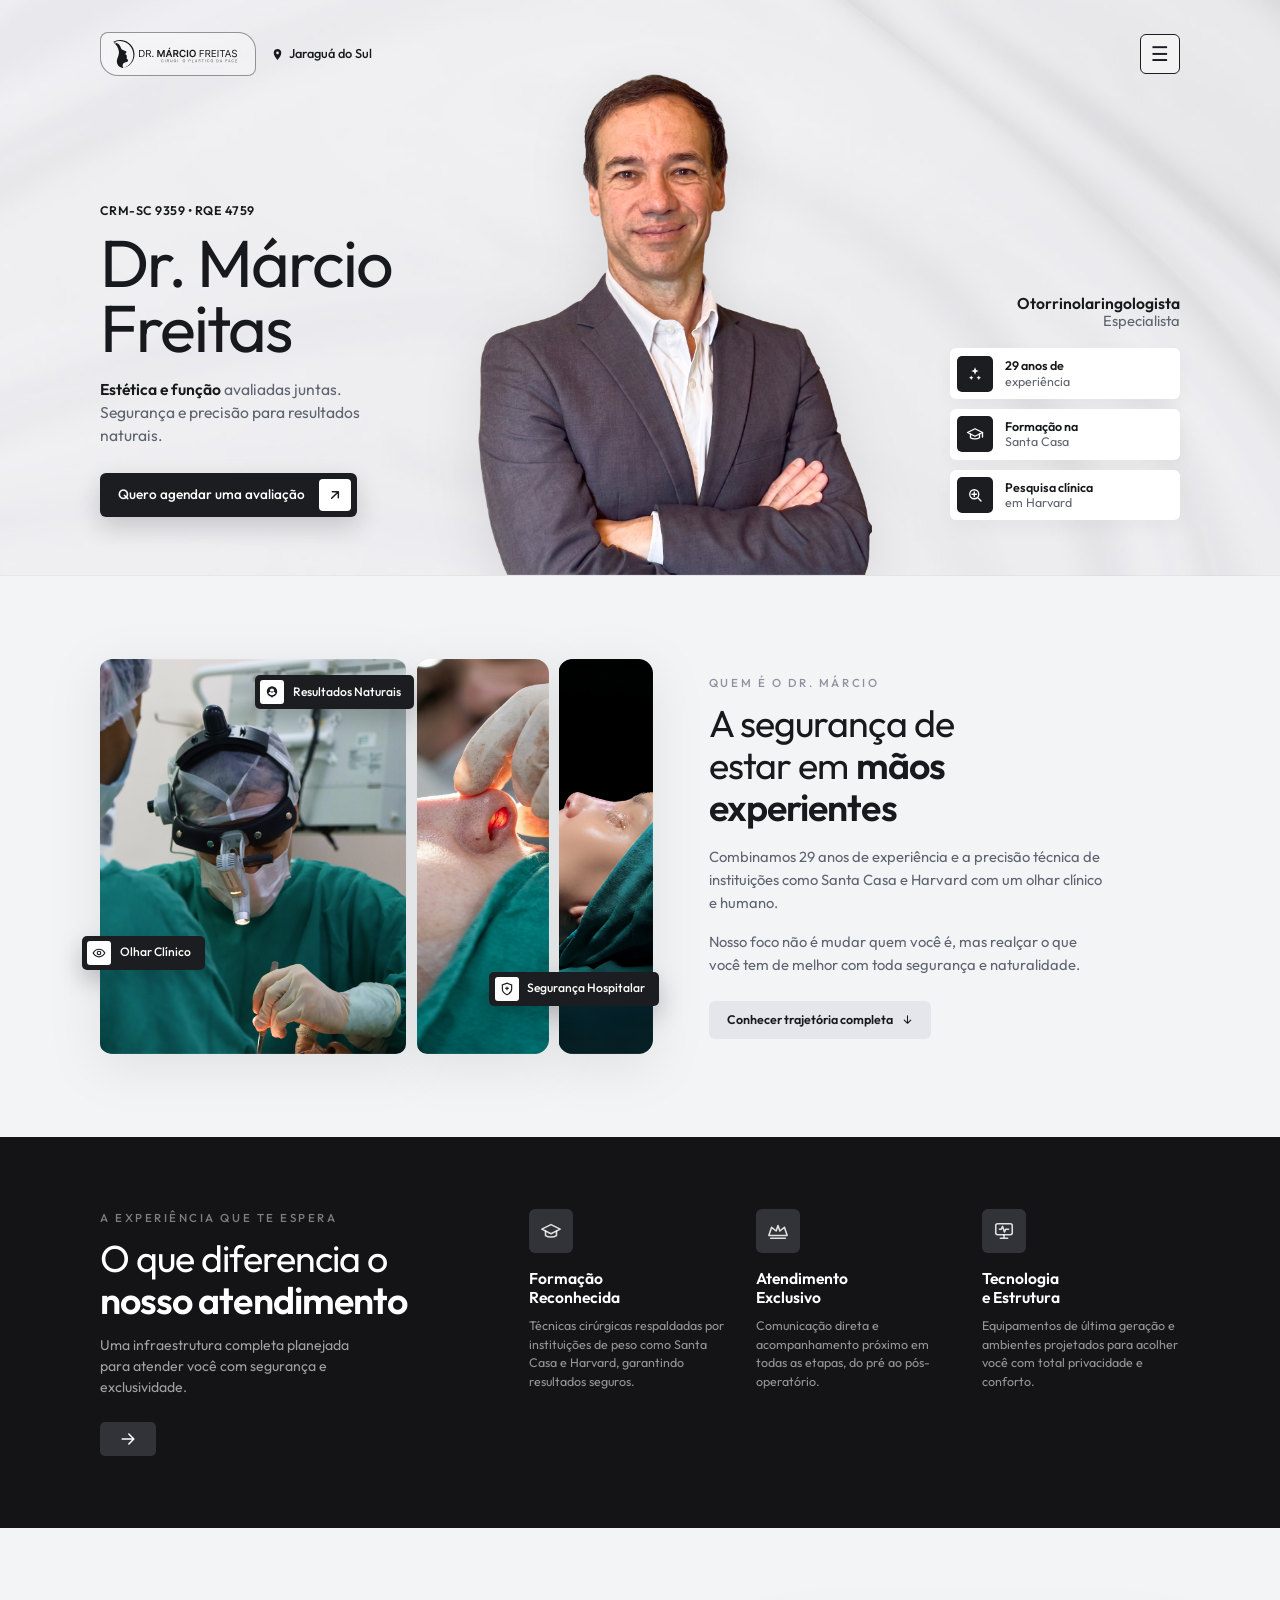
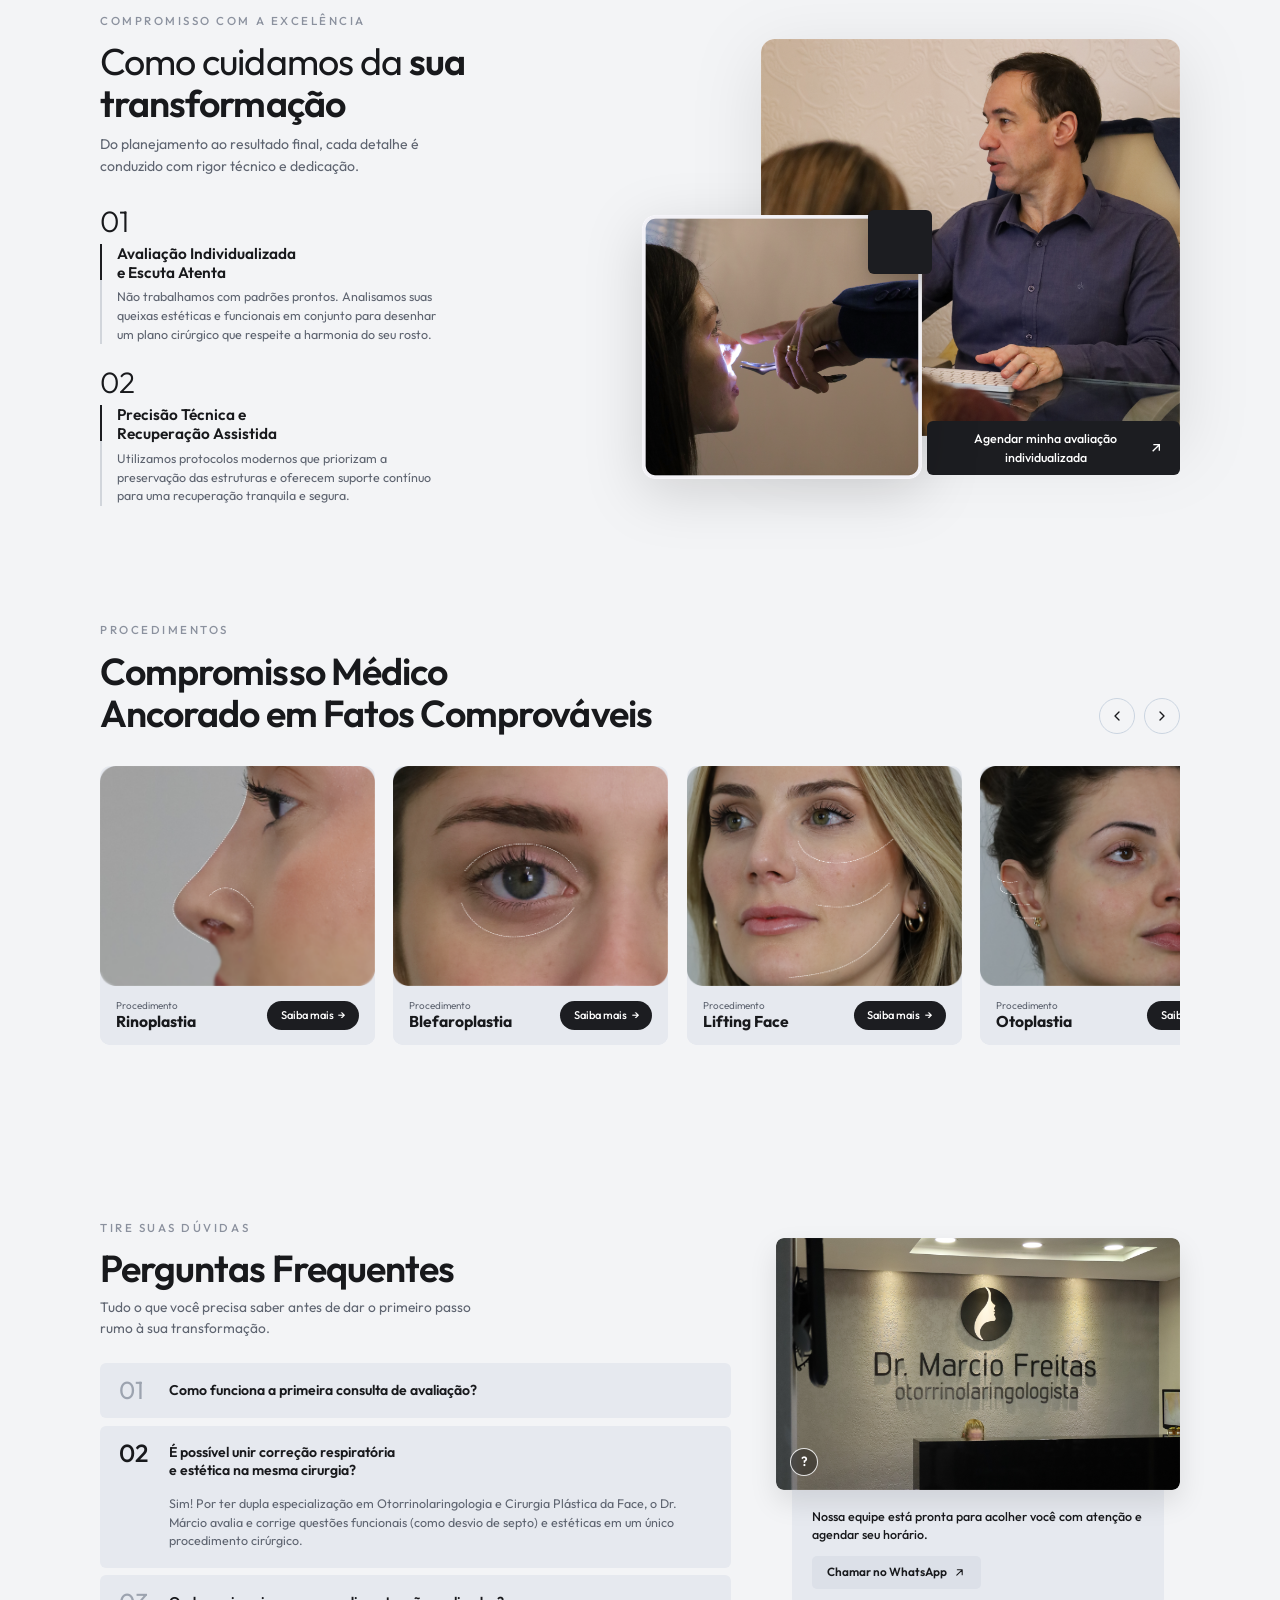
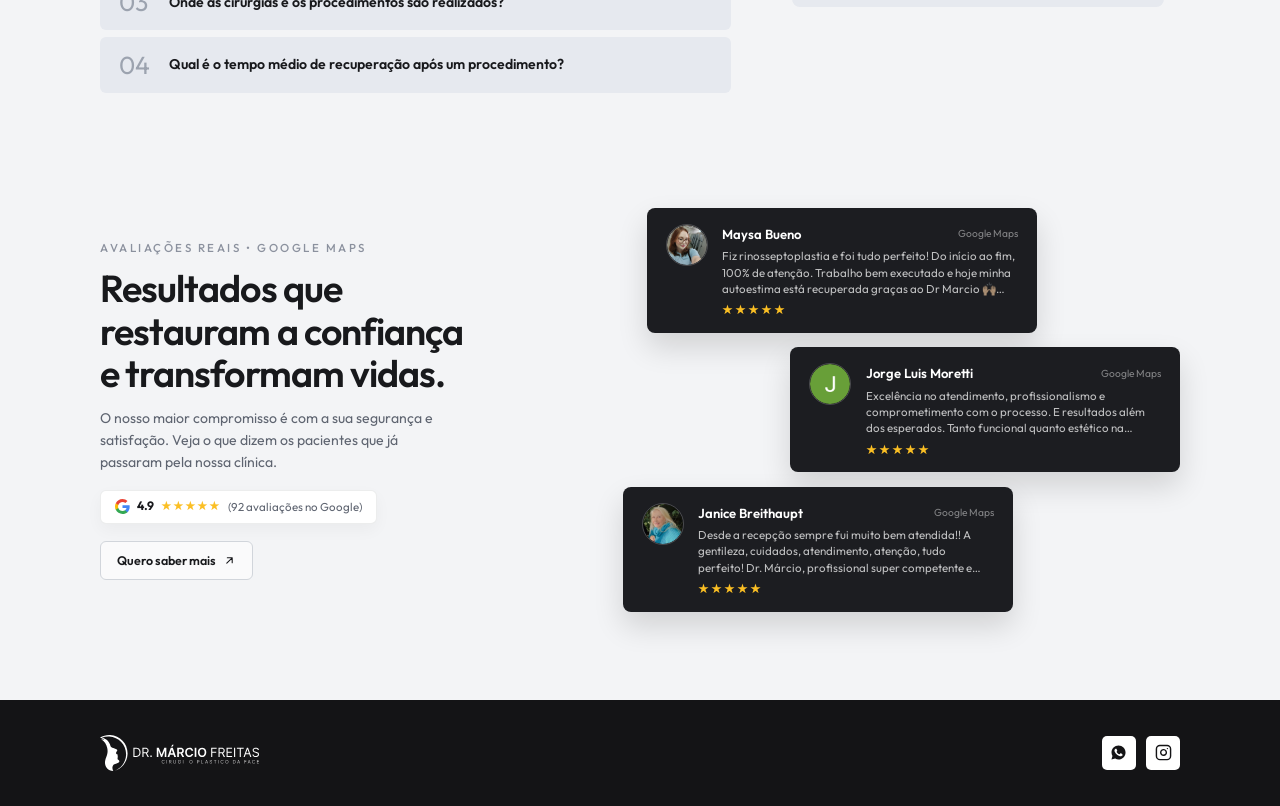
==== commit 29ae2f8f: "feat: add site logo assets and apply theme updates across pages" ====
--- a/index.html
+++ b/index.html
@@ -20,16 +20,7 @@
       <div class="wrap hd__in">
         <div class="hd__brand">
           <a href="#inicio" class="logo-pill" aria-label="Dr. Márcio Freitas - Início">
-            <span class="logo-pill__icon" aria-hidden="true">
-              <svg viewBox="0 0 32 32" fill="none">
-                <circle cx="16" cy="16" r="14" stroke="currentColor" stroke-width="1.5"/>
-                <path d="M16 4C13.5 7.5 13 11 11.5 14.5C10.5 16.5 13 17.5 13.5 19C14 20.5 12.5 22.5 14 25C15 26.8 17 28 19 28C14 28 7 23.5 7 16C7 8.5 12 4 16 4Z" fill="currentColor"/>
-              </svg>
-            </span>
-            <span class="logo-pill__text">
-              <strong>DR. MÁRCIO FREITAS</strong>
-              <small>OTORRINOLARINGOLOGISTA</small>
-            </span>
+            <img src="assets/images/logo-dark.svg" alt="Dr. Márcio Freitas - Cirurgia Plástica da Face" class="logo-pill__img">
           </a>
           <span class="hd__loc">
             <svg viewBox="0 0 24 24" fill="currentColor" aria-hidden="true"><path d="M12 2C8.13 2 5 5.13 5 9c0 5.25 7 13 7 13s7-7.75 7-13c0-3.87-3.13-7-7-7zm0 9.5a2.5 2.5 0 0 1 0-5 2.5 2.5 0 0 1 0 5z"/></svg>
@@ -530,16 +521,7 @@
   <footer class="ft-dark">
     <div class="wrap ft-dark__in">
       <a href="#inicio" class="ft-logo" aria-label="Dr. Márcio Freitas">
-        <span class="ft-logo__icon" aria-hidden="true">
-          <svg viewBox="0 0 36 36" fill="none">
-            <path d="M18 3C25.5 3 31 8.8 31 16.5C31 24.2 25.5 30 18 30" stroke="currentColor" stroke-width="1.4" stroke-linecap="round"/>
-            <path d="M17 4C14 8 13.5 12 11.5 15.5C10.5 17.5 13.5 18.8 14 20.5C14.5 22 13 24.2 14.5 27C15.8 29 18 30 20 30C14 30 7 24.8 7 16.5C7 8.5 12.5 4 17 4Z" fill="currentColor"/>
-          </svg>
-        </span>
-        <span class="ft-logo__txt">
-          <strong>DR. MÁRCIO FREITAS</strong>
-          <small>OTORRINOLARINGOLOGISTA</small>
-        </span>
+        <img src="assets/images/logo-white.svg" alt="Dr. Márcio Freitas - Cirurgia Plástica da Face" class="ft-logo__img">
       </a>
 
       <div class="ft-socials">
--- a/css/home.css
+++ b/css/home.css
@@ -146,7 +146,7 @@
   display: inline-flex;
   align-items: center;
   gap: 0.65rem;
-  padding: 0.42rem 1.15rem 0.42rem 0.7rem;
+  padding: 0.45rem 1.15rem 0.45rem 0.75rem;
   border: 1px solid rgba(28, 29, 33, 0.45);
   border-radius: 8px 18px 8px 18px;
   background: rgba(255, 255, 255, 0.35);
@@ -157,6 +157,12 @@
 .logo-pill:hover {
   background: rgba(255, 255, 255, 0.7);
   border-color: var(--dark);
+}
+
+.logo-pill__img {
+  height: 28px;
+  width: auto;
+  display: block;
 }
 
 .logo-pill__icon {
@@ -1337,6 +1343,12 @@
   display: inline-flex;
   align-items: center;
   gap: 0.75rem;
+}
+
+.ft-logo__img {
+  height: 36px;
+  width: auto;
+  display: block;
 }
 
 .ft-logo__icon {
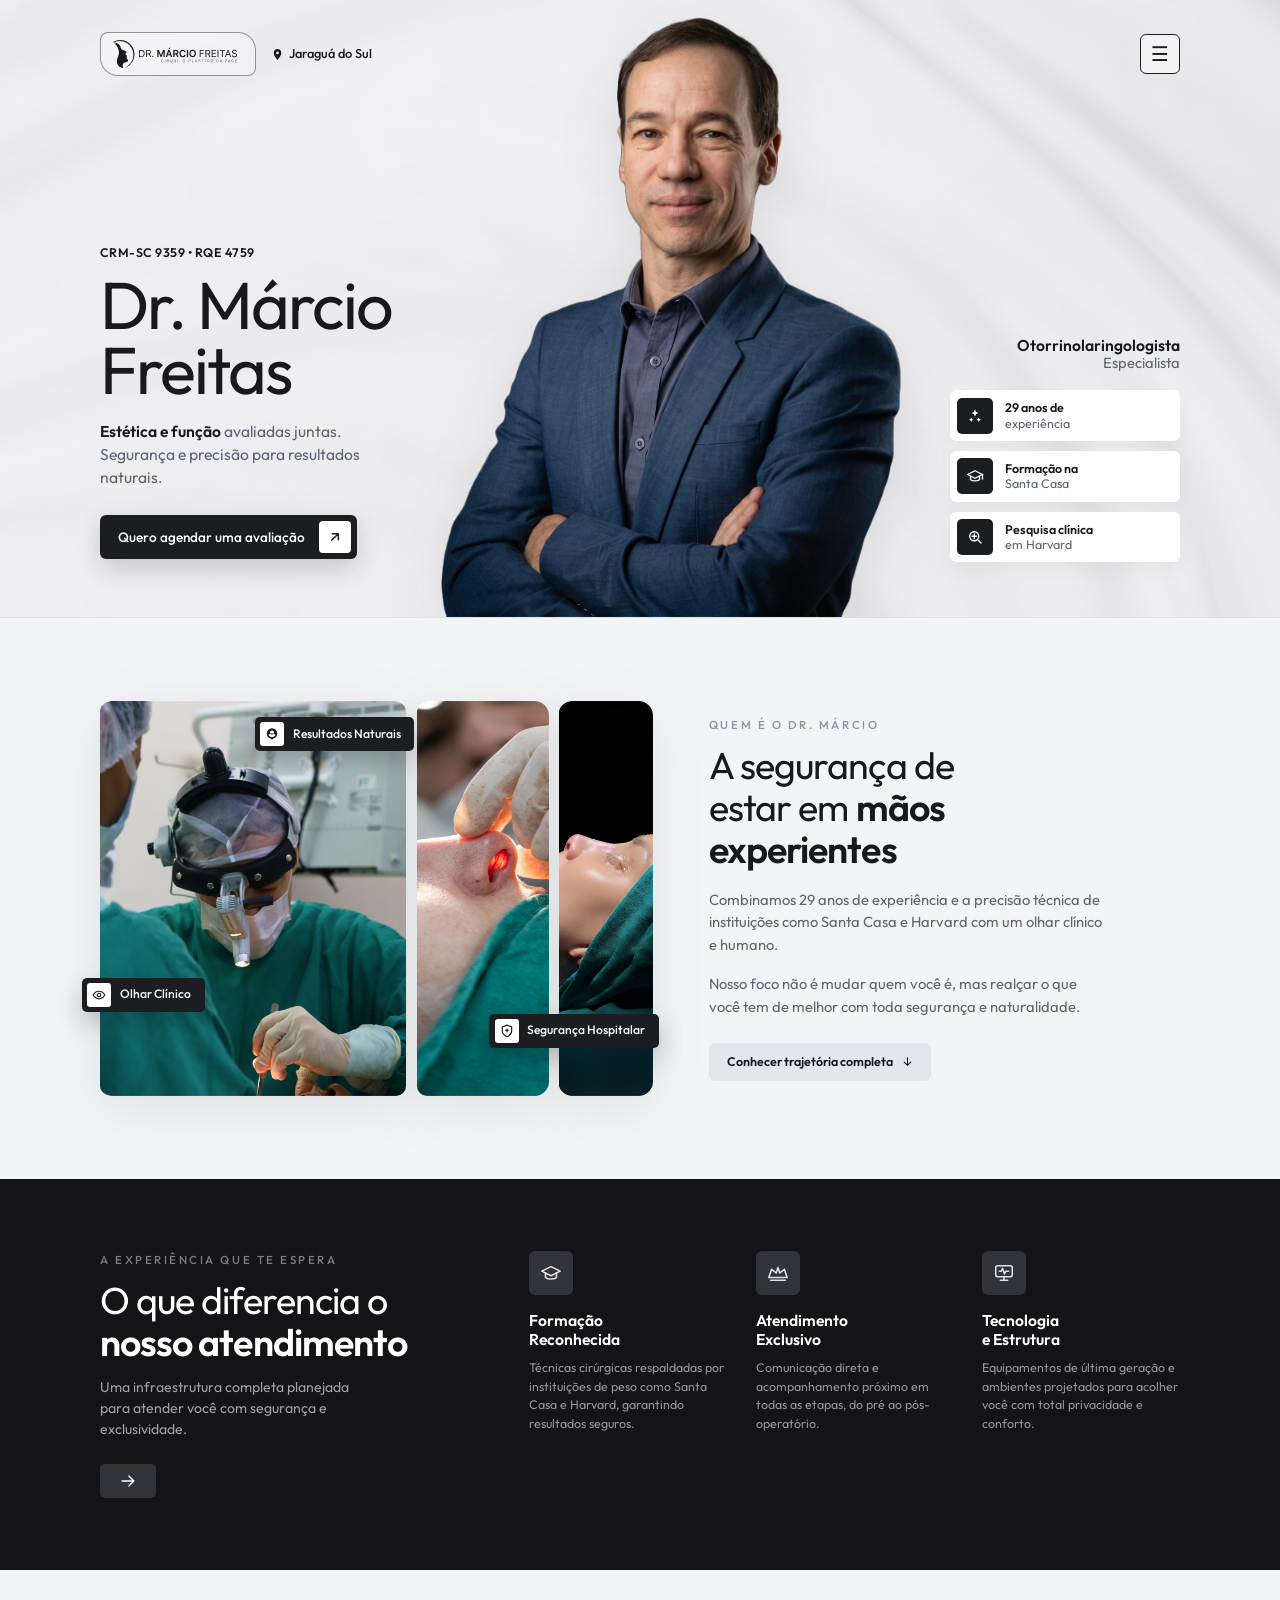
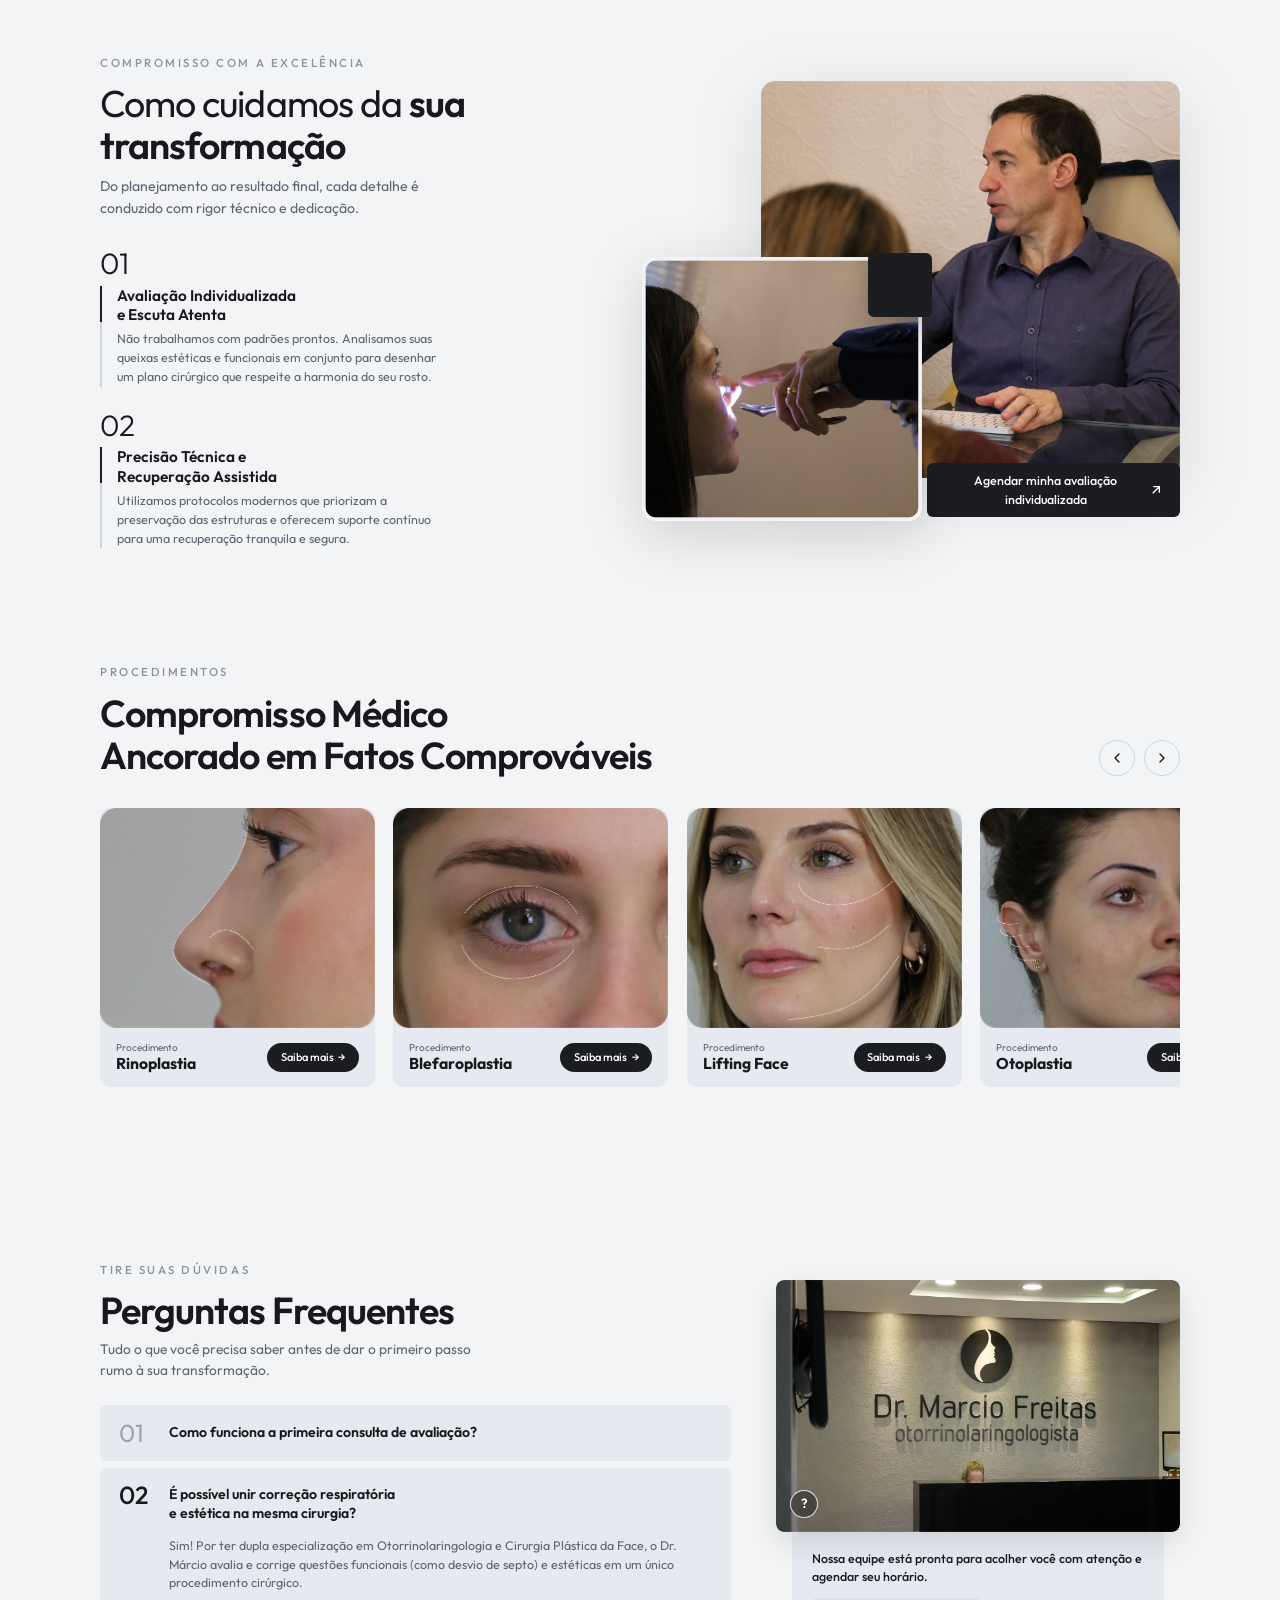
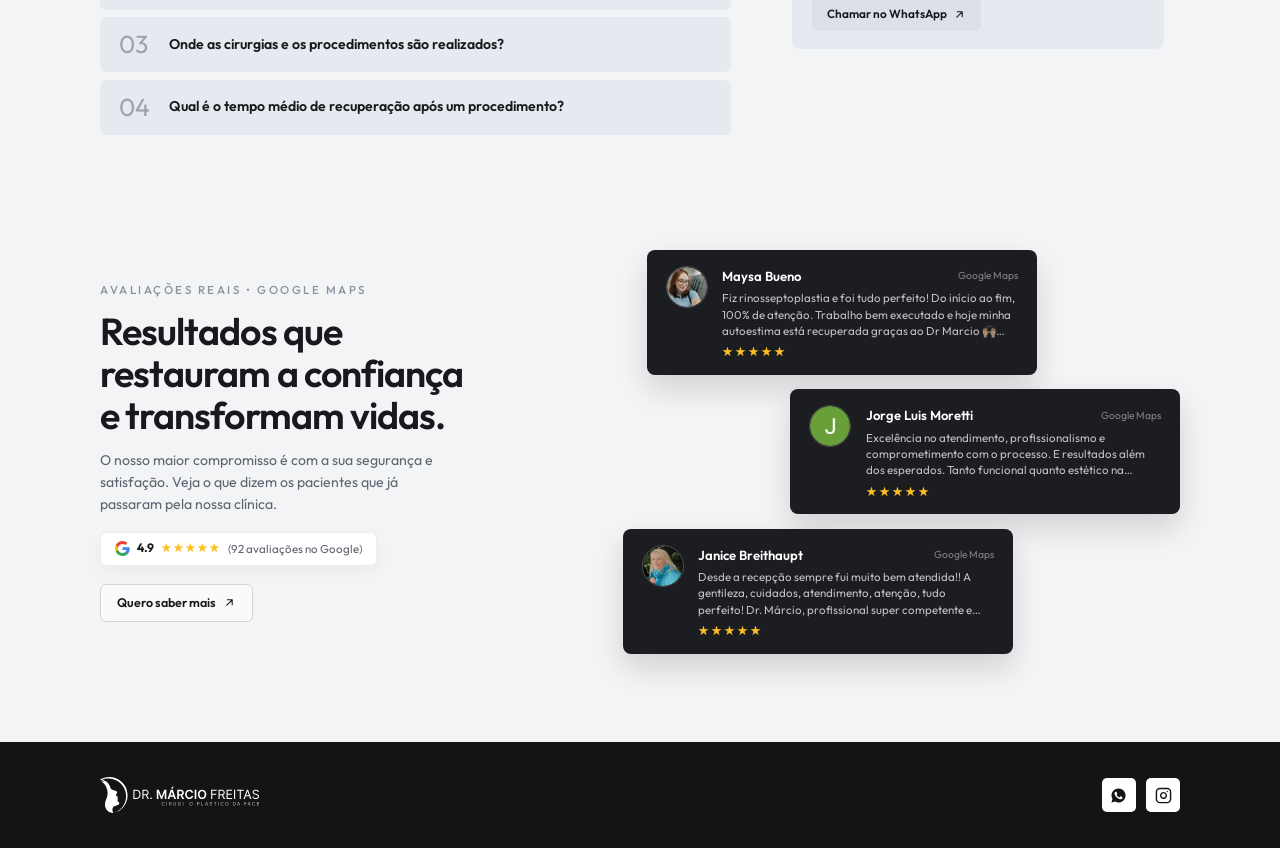
==== commit e5f63ddc: "feat: add home page styles and asset images for Dr. Márcio Freitas website" ====
--- a/index.html
+++ b/index.html
@@ -67,7 +67,7 @@
 
       <!-- Center Column (Doctor Cutout) -->
       <div class="hero__center reveal">
-        <img src="assets/images/home/dr-marcio-hero.png" alt="Dr. Márcio Freitas - Otorrinolaringologista Especialista" class="hero__doctor" width="568" height="668">
+        <img src="assets/images/home/dr-marcio-hero.png" alt="Dr. Márcio Freitas - Otorrinolaringologista Especialista" class="hero__doctor" width="1165" height="1500">
       </div>
 
       <!-- Right Column (Specialty & Floating Credentials) -->
--- a/css/home.css
+++ b/css/home.css
@@ -245,7 +245,9 @@
   position: absolute;
   top: calc(100% + 10px);
   right: 0;
-  width: 250px;
+  width: min(270px, calc(100vw - 2rem));
+  max-height: 75vh;
+  overflow-y: auto;
   background: var(--white);
   border: 1px solid var(--border-light);
   border-radius: 12px;
@@ -285,9 +287,9 @@
   position: relative;
   z-index: 2;
   display: grid;
-  grid-template-columns: 1.05fr 1.15fr 0.85fr;
+  grid-template-columns: 1fr 1.32fr 0.82fr;
   align-items: end;
-  gap: 1rem;
+  gap: 0.75rem;
   padding-top: 0.5rem;
 }
 
@@ -370,15 +372,17 @@
   display: flex;
   justify-content: center;
   align-items: flex-end;
-  margin-top: -1.5rem;
+  margin-top: -3.2rem;
 }
 
 .hero__doctor {
   width: 100%;
-  max-width: 440px;
+  max-width: 540px;
   height: auto;
   object-fit: contain;
   object-position: bottom center;
+  transform: scale(1.06);
+  transform-origin: bottom center;
   filter: drop-shadow(0 16px 28px rgba(0, 0, 0, 0.09));
 }
 
@@ -1887,6 +1891,10 @@
 }
 
 @media (max-width: 960px) {
+  .sec {
+    padding: 4.2rem 0;
+  }
+
   .hero__grid {
     grid-template-columns: 1fr 1fr;
   }
@@ -1897,6 +1905,7 @@
     flex-direction: row;
     align-items: center;
     justify-content: space-between;
+    gap: 1.25rem;
     padding-top: 1rem;
     padding-bottom: 2.5rem;
     border-top: 1px solid rgba(0, 0, 0, 0.06);
@@ -1905,6 +1914,7 @@
   .hero__spec {
     text-align: left;
     margin-bottom: 0;
+    flex-shrink: 0;
   }
 
   .hero__creds {
@@ -1912,6 +1922,11 @@
     max-width: none;
     width: auto;
     flex-wrap: wrap;
+    justify-content: flex-end;
+  }
+
+  .cred-card {
+    flex: 1 1 175px;
   }
 
   .about-grid,
@@ -1925,7 +1940,7 @@
   .recovery-grid,
   .proc-cta-grid {
     grid-template-columns: 1fr;
-    gap: 2.5rem;
+    gap: 2.25rem;
   }
 
   .proc-hero-media,
@@ -1957,61 +1972,314 @@
 }
 
 @media (max-width: 680px) {
+  .sec {
+    padding: 3.25rem 0;
+  }
+
+  .hd {
+    padding: 1.35rem 0 0.5rem;
+  }
+
+  .hd__brand {
+    gap: 0.6rem;
+  }
+
+  .logo-pill {
+    padding: 0.36rem 0.9rem 0.36rem 0.65rem;
+  }
+
+  .logo-pill__img {
+    height: 23px;
+  }
+
+  .hd__loc {
+    font-size: 0.74rem;
+  }
+
   .hero__grid {
     grid-template-columns: 1fr;
-    text-align: left;
+    text-align: center;
+    gap: 0.65rem;
+    padding-top: 0.25rem;
+  }
+
+  .hero__center {
+    order: -1;
+    margin-top: 0.25rem;
+  }
+
+  .hero__doctor {
+    max-width: 285px;
+    transform: none;
+    -webkit-mask-image: linear-gradient(to bottom, #000 84%, transparent 100%);
+    mask-image: linear-gradient(to bottom, #000 84%, transparent 100%);
   }
 
   .hero__left {
-    padding-bottom: 1rem;
-  }
-
-  .hero__center {
-    margin-top: 0;
-  }
-
-  .hero__doctor {
-    max-width: 300px;
+    display: flex;
+    flex-direction: column;
+    align-items: center;
+    text-align: center;
+    padding-top: 0.15rem;
+    padding-bottom: 1.15rem;
+  }
+
+  .hero__title {
+    font-size: clamp(2.25rem, 10vw, 2.95rem);
+    margin-bottom: 0.85rem;
+  }
+
+  .hero__lead {
+    max-width: 310px;
+    margin-inline: auto;
+    margin-bottom: 1.35rem;
   }
 
   .hero__right {
     flex-direction: column;
     align-items: stretch;
     gap: 1rem;
+    padding-top: 1.15rem;
+    padding-bottom: 2rem;
+  }
+
+  .hero__spec {
+    text-align: center;
   }
 
   .hero__creds {
     flex-direction: column;
+    justify-content: flex-start;
+  }
+
+  .cred-card {
+    flex: none;
+  }
+
+  .hero--proc {
+    padding-bottom: 2.75rem;
+  }
+
+  .proc-hero-grid {
+    padding-top: 1rem;
+    gap: 1.5rem;
+  }
+
+  .proc-hero-media {
+    order: -1;
+    max-width: 340px;
+    margin-inline: auto;
+  }
+
+  .proc-hero-copy {
+    display: flex;
+    flex-direction: column;
+    align-items: center;
+    text-align: center;
+  }
+
+  .proc-hero-lead {
+    max-width: 340px;
+    margin-inline: auto;
+  }
+
+  .sec-proc-impact {
+    padding: 3rem 0;
   }
 
   .dark-features {
     grid-template-columns: 1fr;
-    gap: 1.25rem;
+    gap: 1.35rem;
+  }
+
+  .sec-dark {
+    padding: 3.25rem 0;
   }
 
   .about-panels {
     height: auto;
   }
 
+  .fbadge {
+    font-size: 0.68rem;
+    padding: 0.25rem 0.65rem 0.25rem 0.25rem;
+    gap: 0.4rem;
+  }
+
+  .fbadge__ico {
+    width: 20px;
+    height: 20px;
+  }
+
+  .fbadge__ico svg {
+    width: 12px;
+    height: 12px;
+  }
+
+  .fbadge--top {
+    top: 10px;
+    left: 10px;
+  }
+
   .fbadge--left {
-    left: 6px;
+    bottom: 46px;
+    left: 8px;
   }
 
   .fbadge--right {
-    right: 6px;
-  }
-
-  .care-visual,
+    bottom: 10px;
+    right: 8px;
+  }
+
+  .care-visual {
+    min-height: auto;
+    display: flex;
+    flex-direction: column;
+  }
+
+  .care-visual__main {
+    width: 84%;
+  }
+
+  .care-visual__inset {
+    position: relative;
+    width: 62%;
+    margin-top: -26%;
+    left: auto;
+    bottom: auto;
+  }
+
+  .care-visual__badge {
+    width: 44px;
+    height: 44px;
+    left: 44%;
+    top: 34%;
+  }
+
+  .care-visual__bar {
+    position: relative;
+    right: auto;
+    bottom: auto;
+    width: 100%;
+    height: auto;
+    min-height: 50px;
+    padding: 0.85rem 1rem;
+    margin-top: 1rem;
+  }
+
   .proc-overlap-visual {
-    min-height: 360px;
+    min-height: auto;
+    padding-bottom: 14%;
+  }
+
+  .proc-overlap-visual__tall {
+    width: 82%;
+  }
+
+  .proc-overlap-visual__square {
+    width: 58%;
+    left: 0;
+  }
+
+  .procs-head {
+    flex-wrap: wrap;
+    gap: 1rem;
+    margin-bottom: 1.5rem;
+  }
+
+  .pcard {
+    flex: 0 0 80%;
+    max-width: 285px;
+  }
+
+  .faq-question {
+    padding: 0.85rem 1rem;
+    gap: 0.75rem;
+  }
+
+  .faq-num {
+    font-size: 1.3rem;
+    min-width: 1.7rem;
+  }
+
+  .faq-answer p {
+    padding: 0 1rem 1rem 1rem;
+  }
+
+  .clinic-card__body {
+    width: 100%;
   }
 
   .recovery-dark-card {
     padding: 2rem 1.5rem;
   }
 
-  .faq-answer p {
-    padding-left: 1.2rem;
+  .sec-reviews,
+  .sec-proc-cta {
+    padding-bottom: 3.5rem;
+  }
+}
+
+@media (max-width: 480px) {
+  .wrap {
+    width: min(1080px, 92%);
+  }
+
+  .menu-btn {
+    width: 36px;
+    height: 36px;
+    font-size: 1.1rem;
+  }
+
+  .btn-cta-dark,
+  .btn-pill-soft,
+  .btn-outline-light {
+    width: 100%;
+    max-width: 320px;
+    margin-inline: auto;
+    justify-content: space-between;
+  }
+
+  .gmaps-rating-pill {
+    flex-wrap: wrap;
+    font-size: 0.72rem;
+    gap: 0.35rem;
+  }
+
+  .rcard {
+    padding: 0.9rem 1rem;
+    gap: 0.75rem;
+  }
+
+  .rcard__head {
+    flex-wrap: wrap;
+    gap: 0.25rem;
+  }
+
+  .specs-header {
+    margin-bottom: 2rem;
+  }
+
+  .spec-card {
+    padding: 1.65rem 1.25rem 1.4rem;
+  }
+
+  .specs-strip {
+    padding: 1.2rem 1.15rem;
+  }
+
+  .ft-dark {
+    padding: 1.75rem 0;
+  }
+
+  .ft-dark__in {
+    flex-direction: column;
+    align-items: flex-start;
+    gap: 1.15rem;
+  }
+
+  .ft-logo__img {
+    height: 30px;
   }
 }
 
